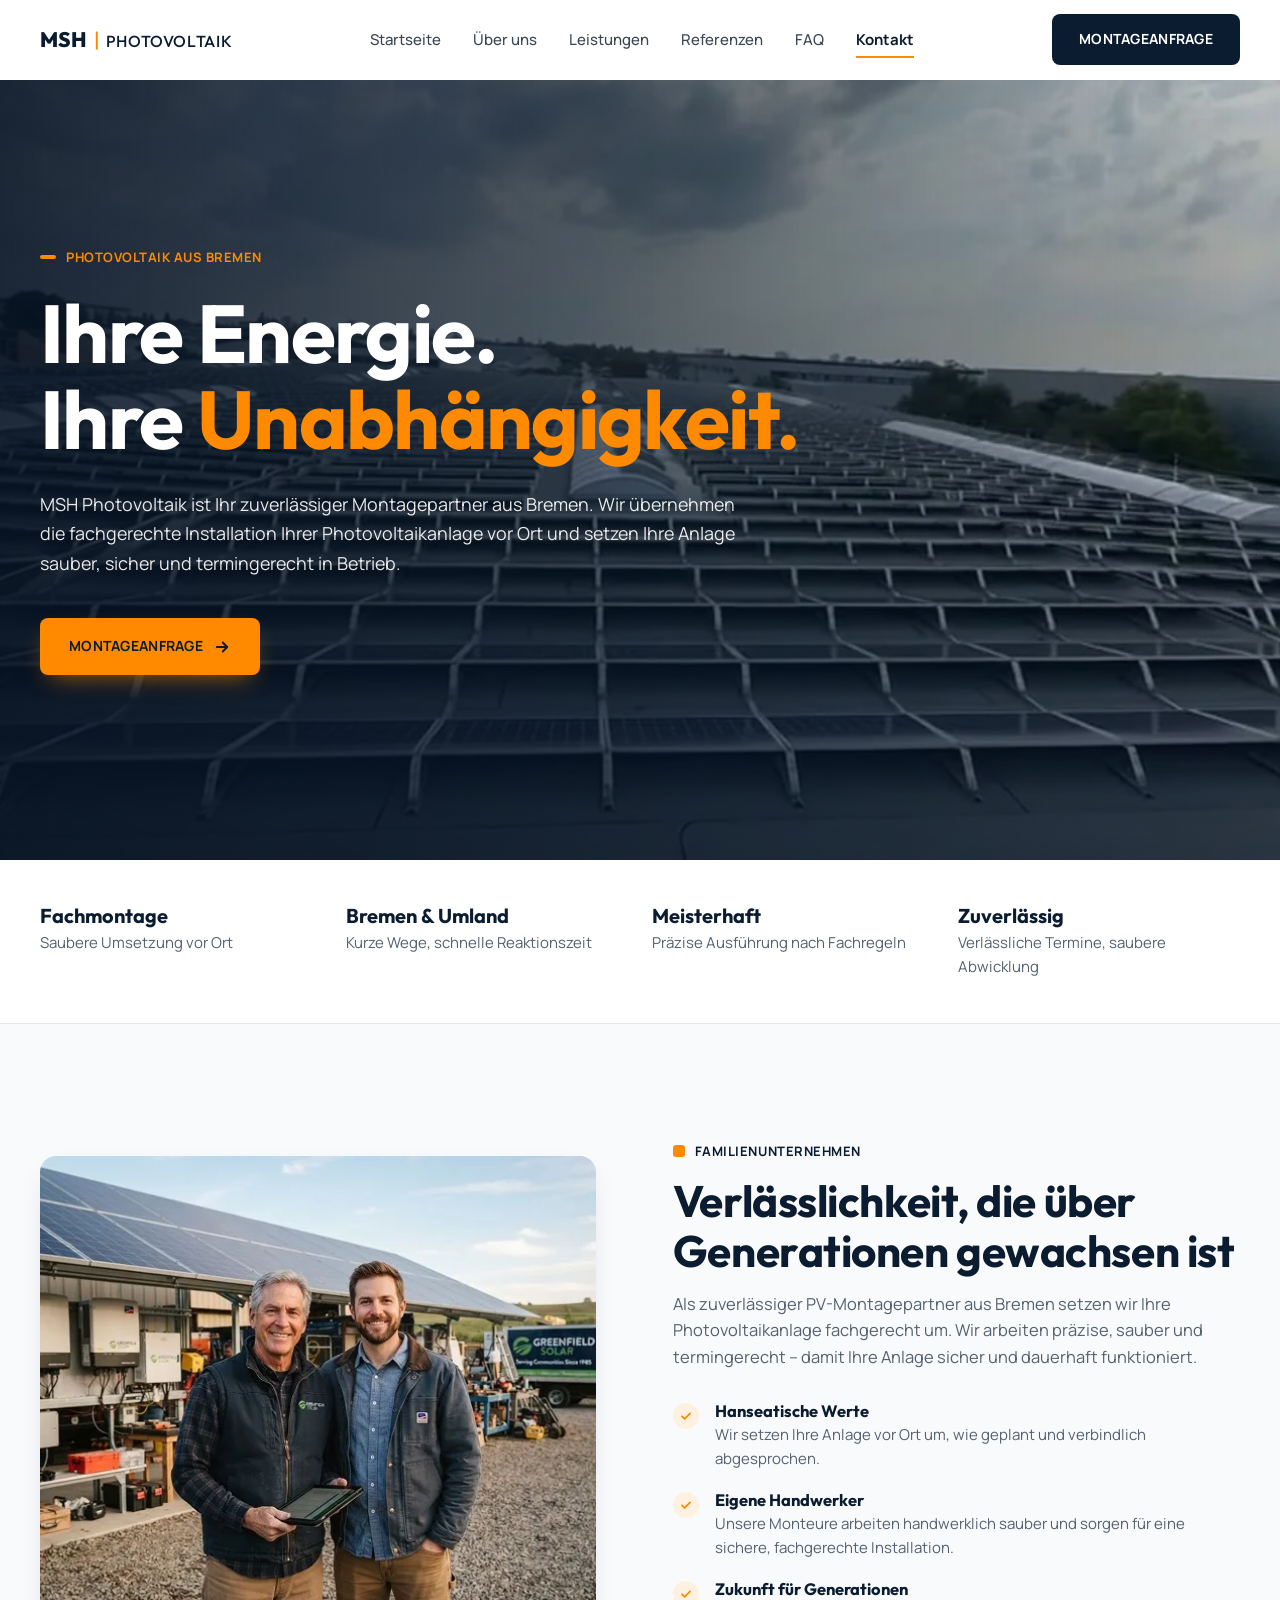
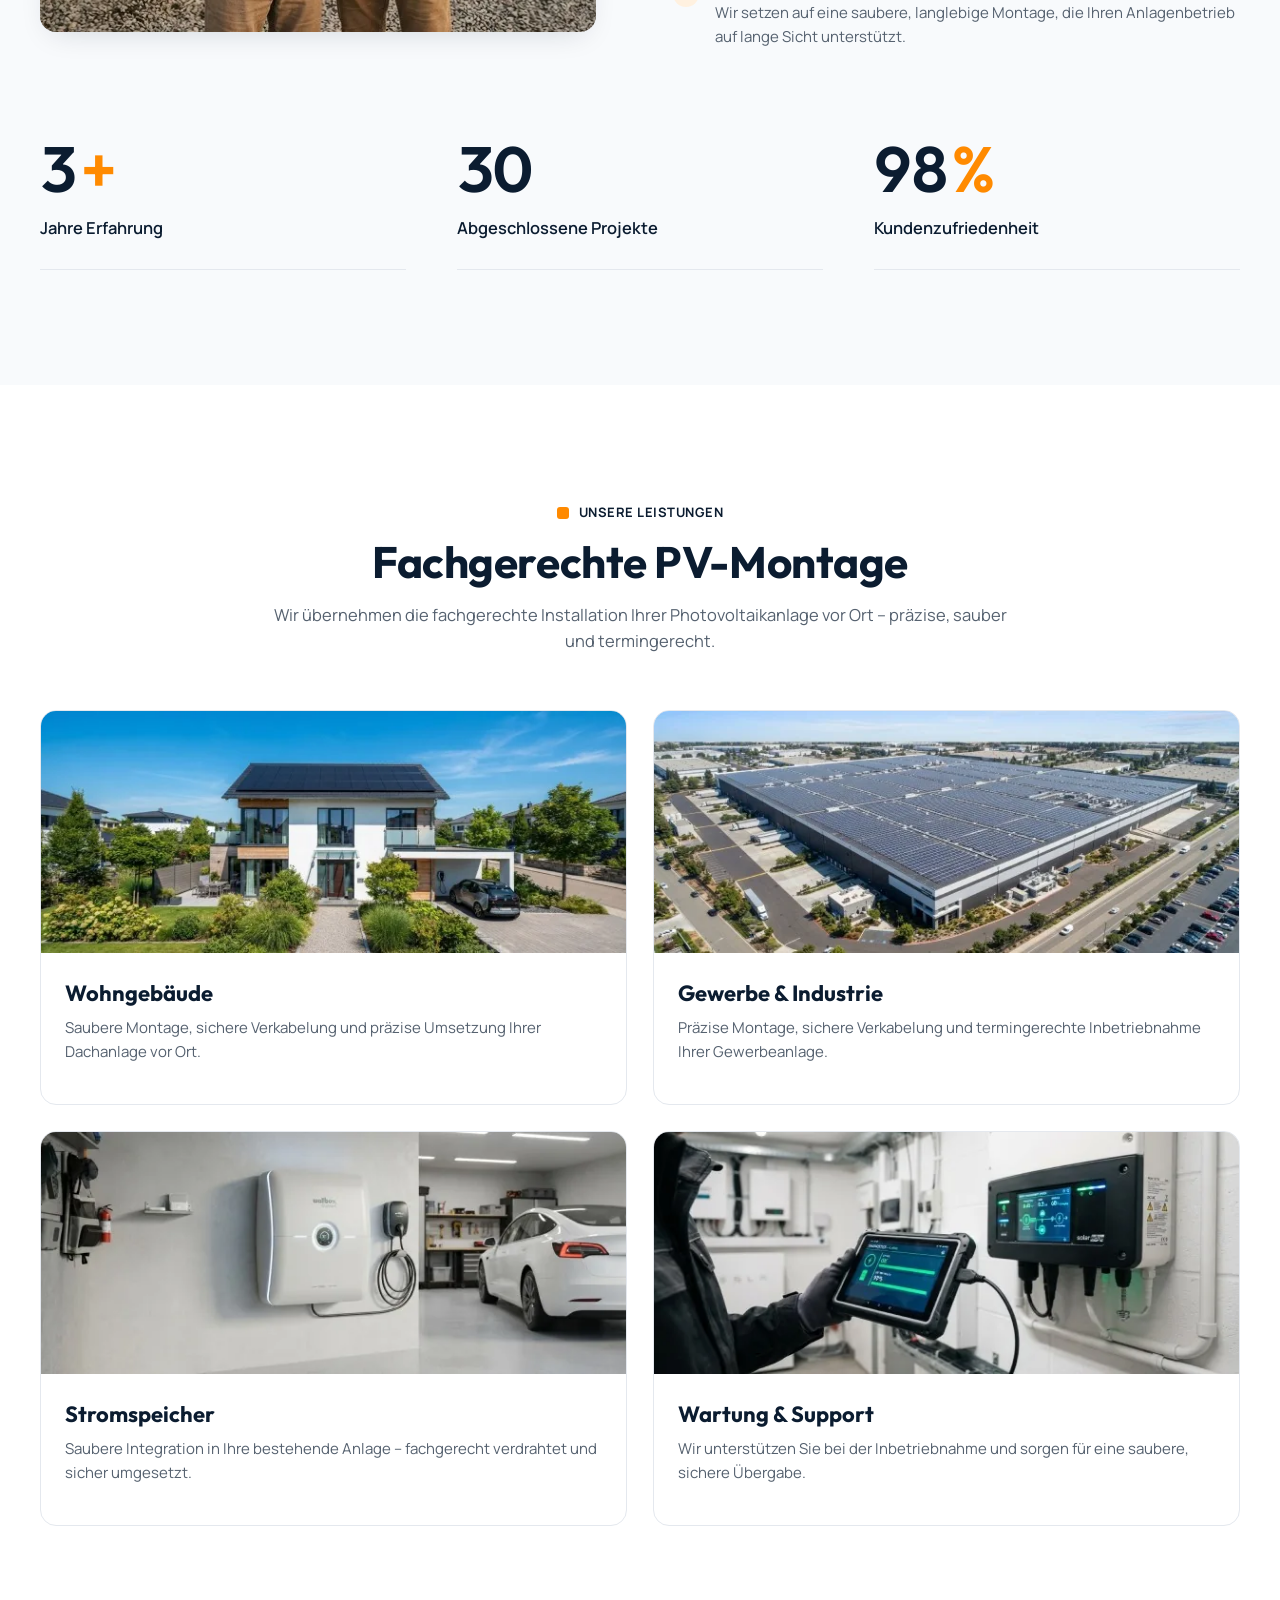
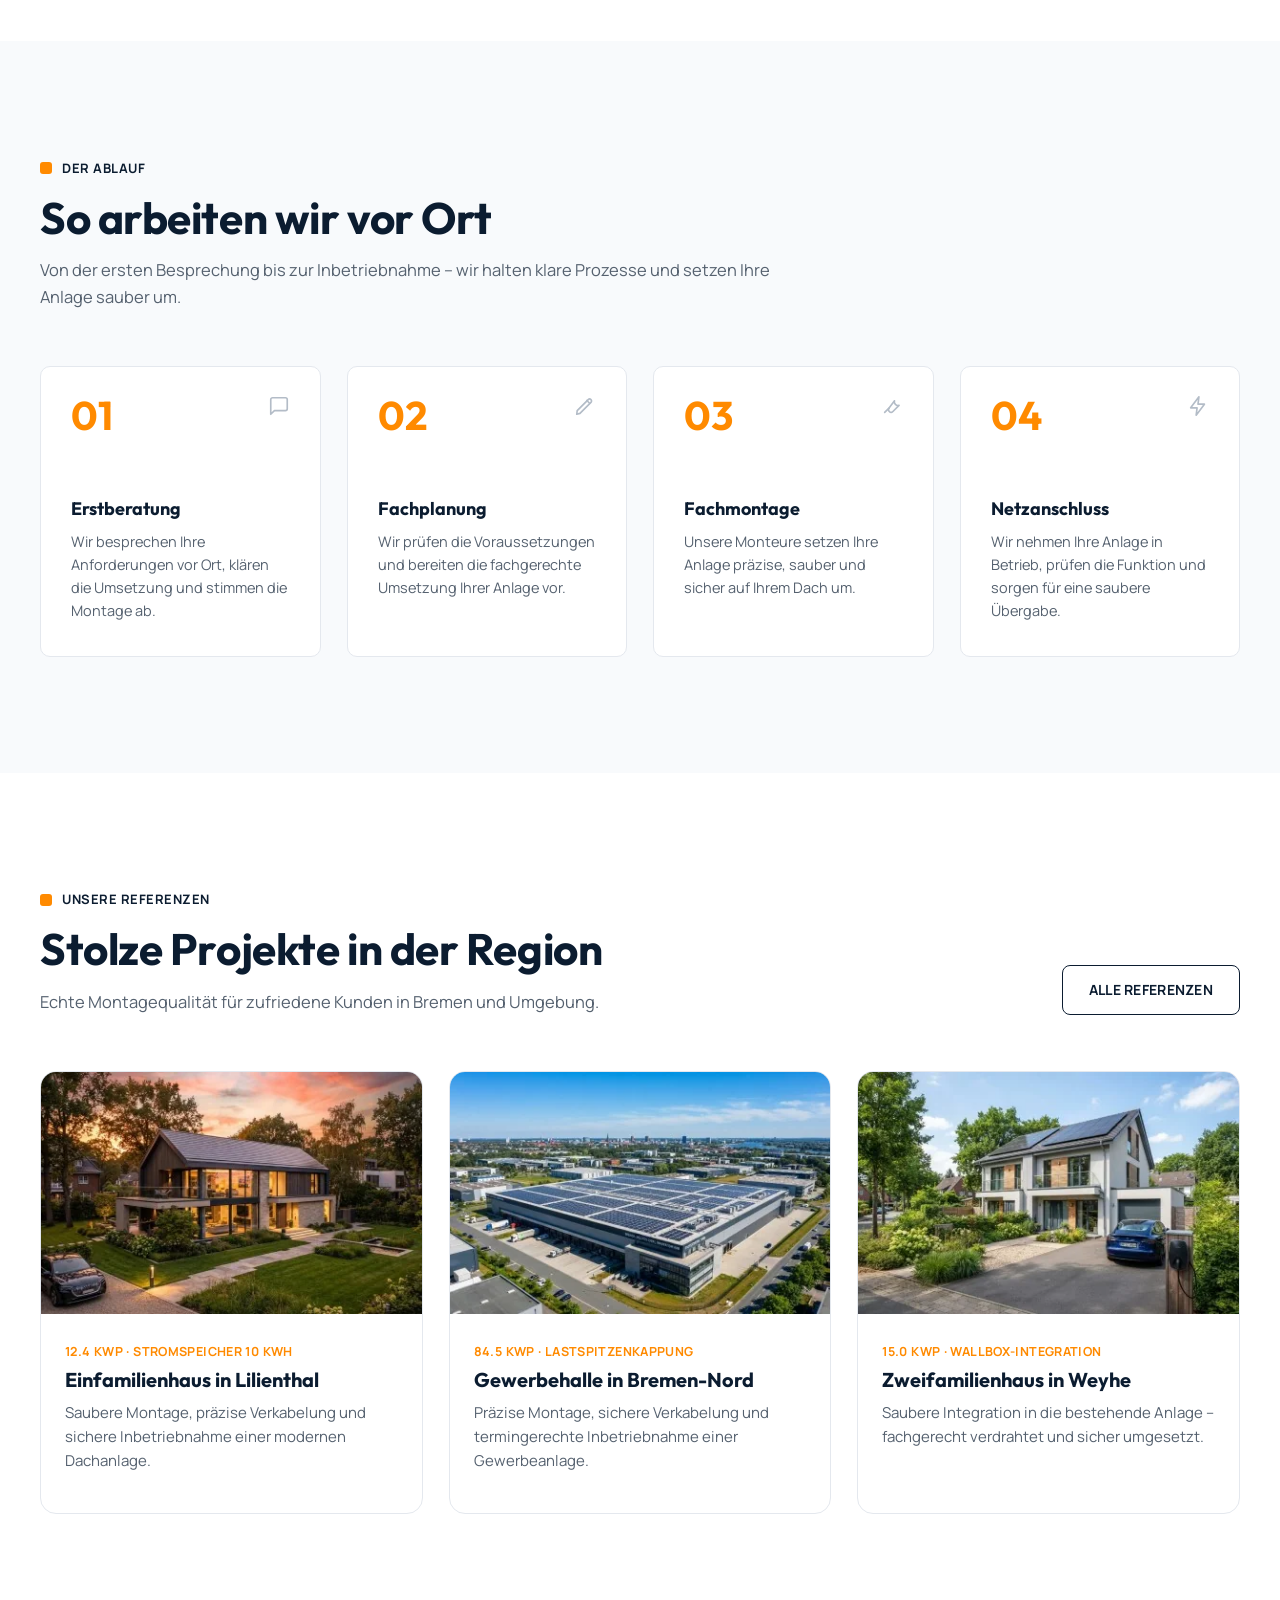
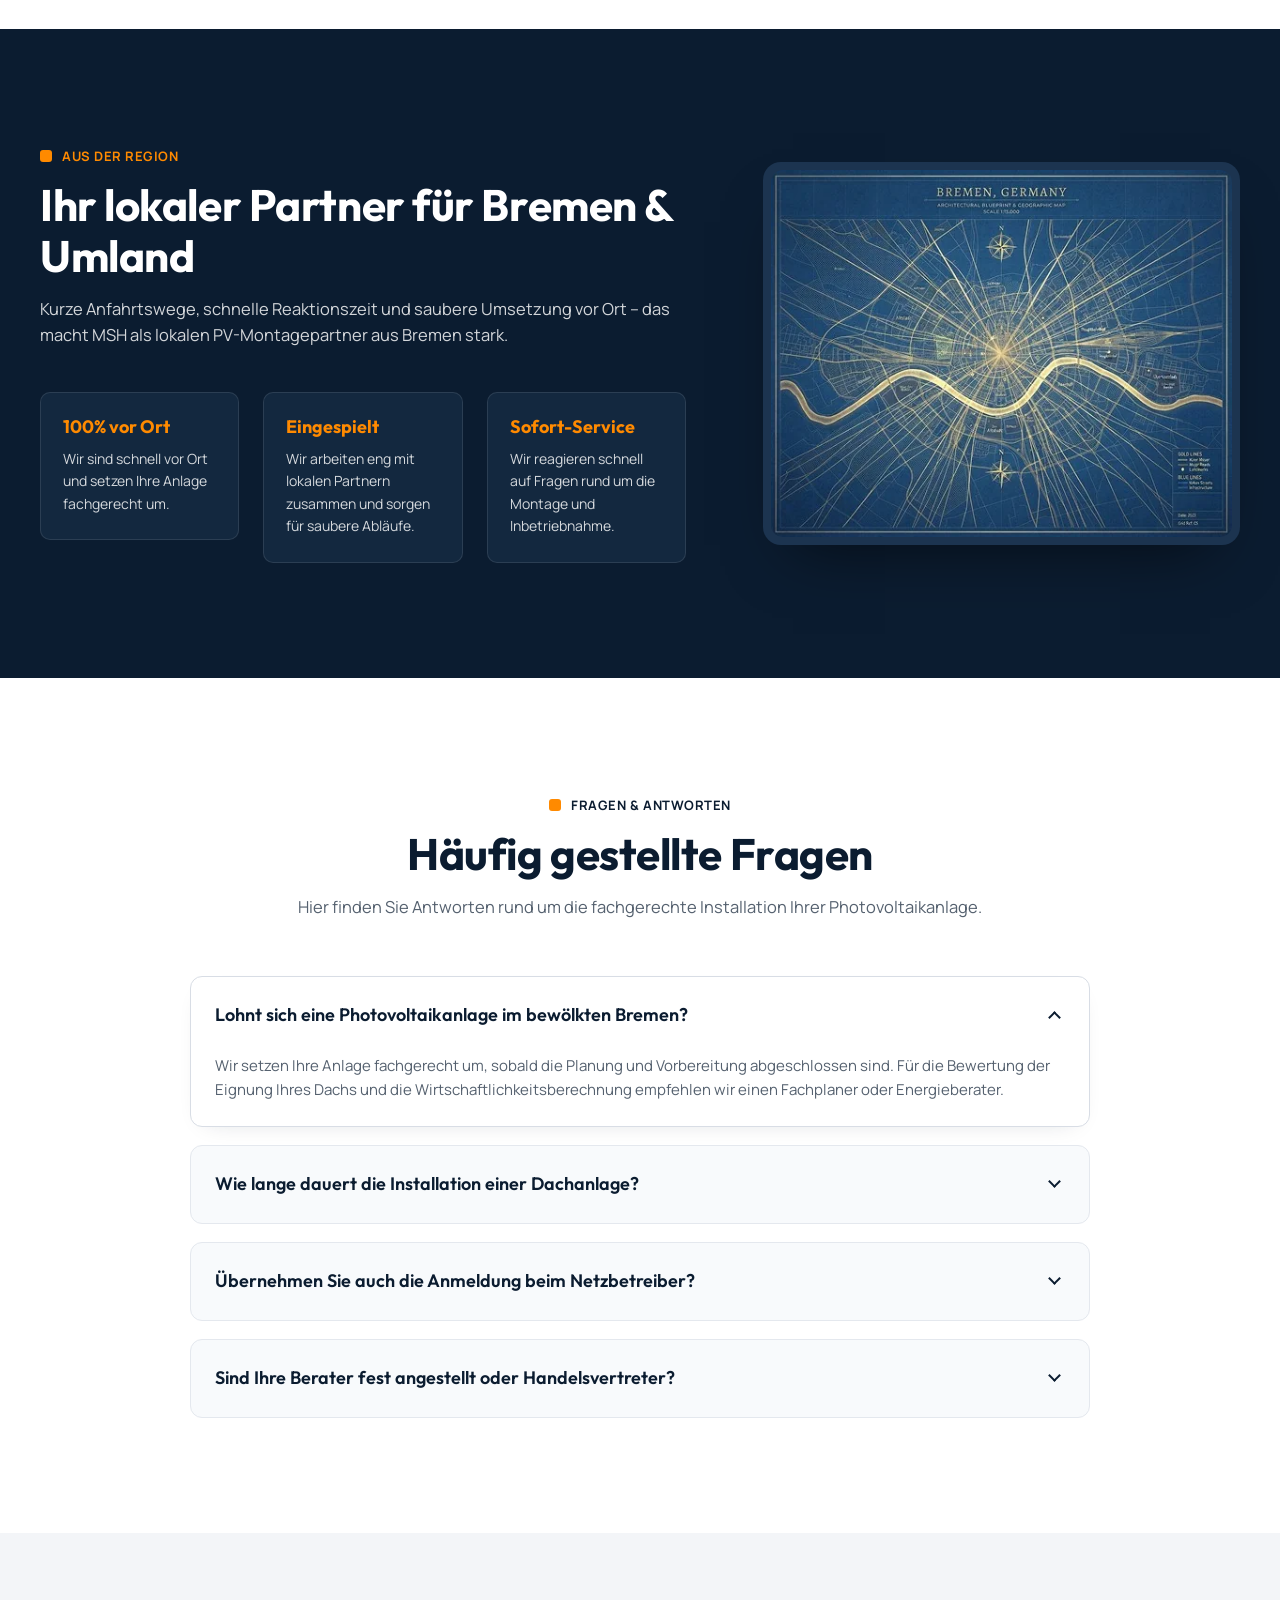
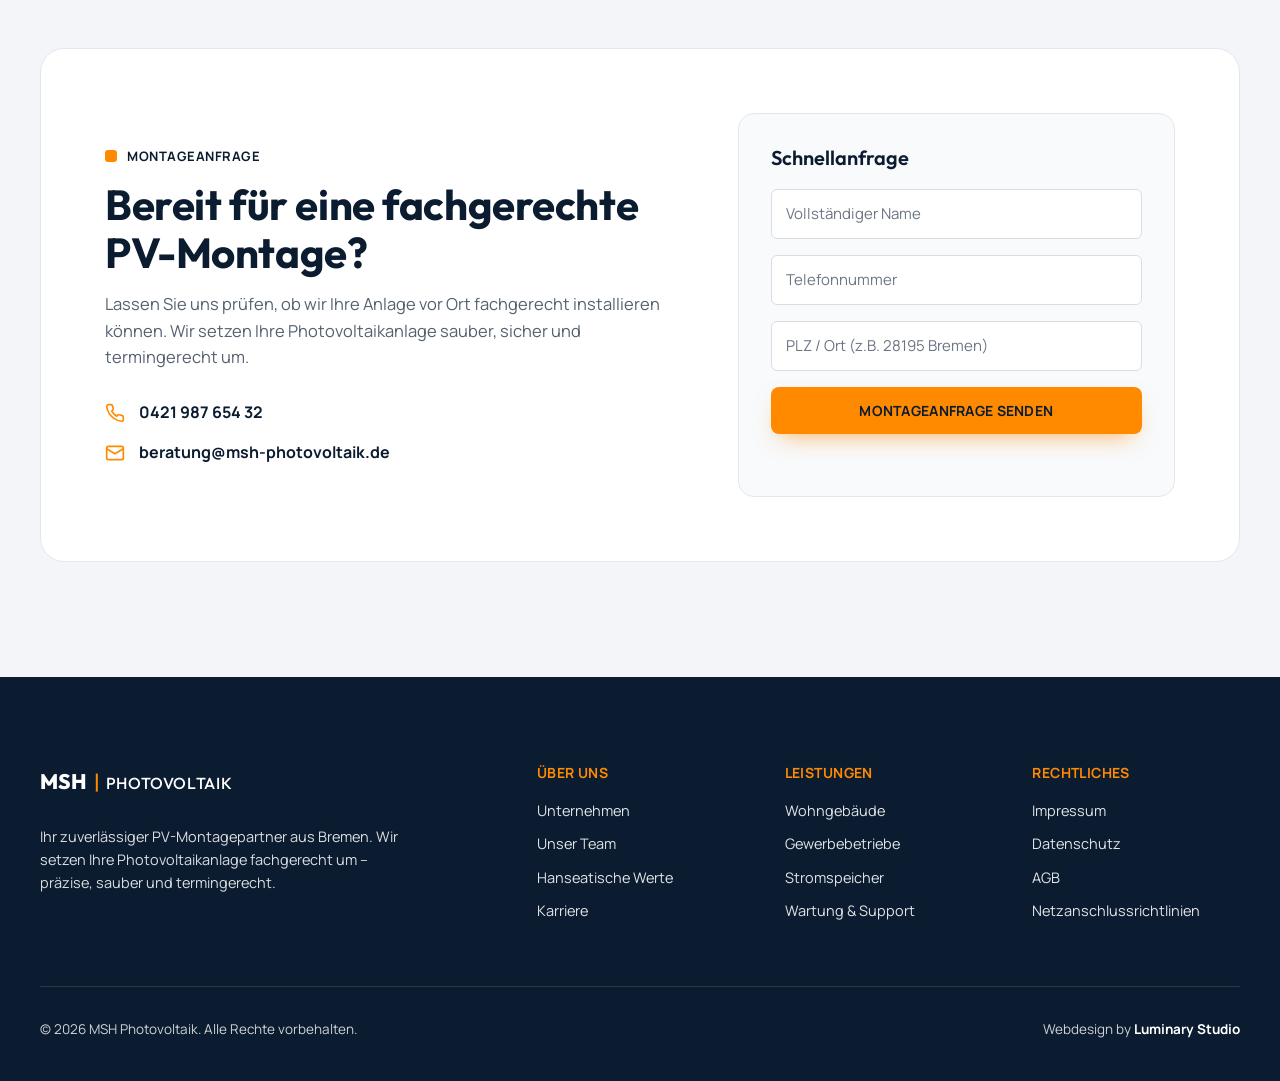
==== site/index.html @ 770cc8f6 "Initial website draft for MSH Photovoltaik Co-Authored-By: Claude Opus 5.5 <noreply@anthropic.com>" ====
<!DOCTYPE html>
<html lang="de">
<head>
  <meta charset="UTF-8" />
  <meta name="viewport" content="width=device-width, initial-scale=1" />
  <title>MSH Photovoltaik – PV-Montage aus Bremen</title>
  <meta name="description" content="MSH Photovoltaik ist Ihr zuverlässiger Montagepartner aus Bremen. Fachgerechte Installation Ihrer Photovoltaikanlage – sauber, sicher und termingerecht." />
  <link rel="icon" href="assets/favicon.svg" type="image/svg+xml" />
  <link rel="preload" href="assets/fonts/outfit-latin.woff2" as="font" type="font/woff2" crossorigin />
  <link rel="preload" href="assets/fonts/manrope-latin.woff2" as="font" type="font/woff2" crossorigin />
  <link rel="preload" href="assets/img/hero-poster.webp" as="image" fetchpriority="high" />
  <link rel="stylesheet" href="styles.css?v=8" />
</head>
<body>

  <!-- ============ HEADER ============ -->
  <header class="header" id="header">
    <div class="container header__inner">
      <a href="#top" class="logo">
        <span class="logo__msh">MSH</span><span class="logo__bar" aria-hidden="true">|</span><span class="logo__pv">PHOTOVOLTAIK</span>
      </a>

      <nav class="nav" id="nav" aria-label="Hauptnavigation">
        <a href="#top" class="nav__link is-active">Startseite</a>
        <a href="#ueber-uns" class="nav__link">Über uns</a>
        <a href="#leistungen" class="nav__link">Leistungen</a>
        <a href="#referenzen" class="nav__link">Referenzen</a>
        <a href="#faq" class="nav__link">FAQ</a>
        <a href="#kontakt" class="nav__link">Kontakt</a>
        <a href="#kontakt" class="btn btn--navy nav__cta-mobile">Montageanfrage</a>
      </nav>

      <a href="#kontakt" class="btn btn--navy header__cta">Montageanfrage</a>

      <button class="burger" id="burger" aria-label="Menü öffnen" aria-expanded="false" aria-controls="nav">
        <span></span><span></span><span></span>
      </button>
    </div>
  </header>

  <main id="top">

    <!-- ============ HERO ============ -->
    <section class="hero">
      <video class="hero__video" id="heroVideo" autoplay muted loop playsinline preload="auto" poster="assets/img/hero-poster.webp">
        <source src="assets/video/hero-mobile.mp4" type="video/mp4" media="(max-width: 768px)" />
        <source src="assets/video/hero.mp4" type="video/mp4" />
      </video>
      <div class="hero__overlay"></div>

      <div class="container hero__content">
        <p class="eyebrow eyebrow--line hero__in">Photovoltaik aus Bremen</p>
        <h1 class="hero__title hero__in">
          Ihre Energie.<br />
          Ihre <span class="text-accent">Unabhängigkeit.</span>
        </h1>
        <p class="hero__text hero__in">
          MSH Photovoltaik ist Ihr zuverlässiger Montagepartner aus Bremen. Wir übernehmen
          die fachgerechte Installation Ihrer Photovoltaikanlage vor Ort und setzen Ihre Anlage
          sauber, sicher und termingerecht in Betrieb.
        </p>
        <div class="hero__actions hero__in">
          <a href="#kontakt" class="btn btn--orange btn--lg">
            Montageanfrage
            <svg width="18" height="18" viewBox="0 0 24 24" fill="none" stroke="currentColor" stroke-width="2.5" stroke-linecap="round" stroke-linejoin="round" aria-hidden="true"><path d="M5 12h14M13 6l6 6-6 6"/></svg>
          </a>
        </div>
      </div>
    </section>

    <!-- ============ TRUST BAR ============ -->
    <section class="trust" aria-label="Unsere Stärken">
      <div class="container trust__grid">
        <div class="trust__item reveal">
          <h2>Fachmontage</h2>
          <p>Saubere Umsetzung vor Ort</p>
        </div>
        <div class="trust__item reveal">
          <h2>Bremen &amp; Umland</h2>
          <p>Kurze Wege, schnelle Reaktionszeit</p>
        </div>
        <div class="trust__item reveal">
          <h2>Meisterhaft</h2>
          <p>Präzise Ausführung nach Fachregeln</p>
        </div>
        <div class="trust__item reveal">
          <h2>Zuverlässig</h2>
          <p>Verlässliche Termine, saubere Abwicklung</p>
        </div>
      </div>
    </section>

    <!-- ============ ÜBER UNS ============ -->
    <section class="section section--light" id="ueber-uns">
      <div class="container about">
        <div class="about__media reveal">
          <img src="assets/img/team.webp" alt="Zwei Monteure von MSH Photovoltaik vor einer Solaranlage" loading="lazy" width="551" height="472" decoding="async" />
        </div>
        <div class="about__body">
          <p class="eyebrow reveal">Familienunternehmen</p>
          <h2 class="h2 reveal">Verlässlichkeit, die über Generationen gewachsen ist</h2>
          <p class="lead reveal">
            Als zuverlässiger PV-Montagepartner aus Bremen setzen wir Ihre Photovoltaikanlage
            fachgerecht um. Wir arbeiten präzise, sauber und termingerecht – damit Ihre Anlage
            sicher und dauerhaft funktioniert.
          </p>
          <ul class="checklist">
            <li class="reveal">
              <span class="checklist__icon" aria-hidden="true"><svg viewBox="0 0 24 24" fill="none" stroke="currentColor" stroke-width="3" stroke-linecap="round" stroke-linejoin="round"><path d="M5 12.5l4.5 4.5L19 7.5"/></svg></span>
              <div>
                <h3>Hanseatische Werte</h3>
                <p>Wir setzen Ihre Anlage vor Ort um, wie geplant und verbindlich abgesprochen.</p>
              </div>
            </li>
            <li class="reveal">
              <span class="checklist__icon" aria-hidden="true"><svg viewBox="0 0 24 24" fill="none" stroke="currentColor" stroke-width="3" stroke-linecap="round" stroke-linejoin="round"><path d="M5 12.5l4.5 4.5L19 7.5"/></svg></span>
              <div>
                <h3>Eigene Handwerker</h3>
                <p>Unsere Monteure arbeiten handwerklich sauber und sorgen für eine sichere, fachgerechte Installation.</p>
              </div>
            </li>
            <li class="reveal">
              <span class="checklist__icon" aria-hidden="true"><svg viewBox="0 0 24 24" fill="none" stroke="currentColor" stroke-width="3" stroke-linecap="round" stroke-linejoin="round"><path d="M5 12.5l4.5 4.5L19 7.5"/></svg></span>
              <div>
                <h3>Zukunft für Generationen</h3>
                <p>Wir setzen auf eine saubere, langlebige Montage, die Ihren Anlagenbetrieb auf lange Sicht unterstützt.</p>
              </div>
            </li>
          </ul>
        </div>
      </div>

      <div class="container">
        <dl class="stats">
          <div class="stat reveal">
            <dt class="stat__label">Jahre Erfahrung</dt>
            <dd class="stat__value"><span data-count="3">3</span><span class="stat__unit">+</span></dd>
          </div>
          <div class="stat reveal">
            <dt class="stat__label">Abgeschlossene Projekte</dt>
            <dd class="stat__value"><span data-count="30">30</span></dd>
          </div>
          <div class="stat reveal">
            <dt class="stat__label">Kundenzufriedenheit</dt>
            <dd class="stat__value"><span data-count="98">98</span><span class="stat__unit">%</span></dd>
          </div>
        </dl>
      </div>
    </section>

    <!-- ============ LEISTUNGEN ============ -->
    <section class="section" id="leistungen">
      <div class="container">
        <header class="section-head section-head--center">
          <p class="eyebrow reveal">Unsere Leistungen</p>
          <h2 class="h2 reveal">Fachgerechte PV-Montage</h2>
          <p class="lead reveal">Wir übernehmen die fachgerechte Installation Ihrer Photovoltaikanlage vor Ort – präzise, sauber und termingerecht.</p>
        </header>

        <div class="services">
          <article class="card reveal">
            <div class="card__media"><img src="assets/img/wohn.webp" alt="Einfamilienhaus mit Photovoltaikanlage auf dem Dach" loading="lazy" width="622" height="254" decoding="async" /></div>
            <div class="card__body">
              <h3>Wohngebäude</h3>
              <p>Saubere Montage, sichere Verkabelung und präzise Umsetzung Ihrer Dachanlage vor Ort.</p>
            </div>
          </article>
          <article class="card reveal">
            <div class="card__media"><img src="assets/img/gewerbe.webp" alt="Große Gewerbehalle mit PV-Anlage auf dem Flachdach" loading="lazy" width="622" height="254" decoding="async" /></div>
            <div class="card__body">
              <h3>Gewerbe &amp; Industrie</h3>
              <p>Präzise Montage, sichere Verkabelung und termingerechte Inbetriebnahme Ihrer Gewerbeanlage.</p>
            </div>
          </article>
          <article class="card reveal">
            <div class="card__media"><img src="assets/img/speicher.webp" alt="Stromspeicher und Wallbox an einer Garagenwand" loading="lazy" width="622" height="254" decoding="async" /></div>
            <div class="card__body">
              <h3>Stromspeicher</h3>
              <p>Saubere Integration in Ihre bestehende Anlage – fachgerecht verdrahtet und sicher umgesetzt.</p>
            </div>
          </article>
          <article class="card reveal">
            <div class="card__media"><img src="assets/img/wartung.webp" alt="Techniker prüft einen Wechselrichter mit einem Tablet" loading="lazy" width="622" height="254" decoding="async" /></div>
            <div class="card__body">
              <h3>Wartung &amp; Support</h3>
              <p>Wir unterstützen Sie bei der Inbetriebnahme und sorgen für eine saubere, sichere Übergabe.</p>
            </div>
          </article>
        </div>
      </div>
    </section>

    <!-- ============ ABLAUF ============ -->
    <section class="section section--light" id="ablauf">
      <div class="container">
        <header class="section-head">
          <p class="eyebrow reveal">Der Ablauf</p>
          <h2 class="h2 reveal">So arbeiten wir vor Ort</h2>
          <p class="lead reveal">Von der ersten Besprechung bis zur Inbetriebnahme – wir halten klare Prozesse und setzen Ihre Anlage sauber um.</p>
        </header>

        <ol class="steps">
          <li class="step reveal">
            <div class="step__top">
              <span class="step__num">01</span>
              <svg class="step__icon" viewBox="0 0 24 24" fill="none" stroke="currentColor" stroke-width="1.8" stroke-linecap="round" stroke-linejoin="round" aria-hidden="true"><path d="M21 15a2 2 0 0 1-2 2H7l-4 4V5a2 2 0 0 1 2-2h14a2 2 0 0 1 2 2z"/></svg>
            </div>
            <h3>Erstberatung</h3>
            <p>Wir besprechen Ihre Anforderungen vor Ort, klären die Umsetzung und stimmen die Montage ab.</p>
          </li>
          <li class="step reveal">
            <div class="step__top">
              <span class="step__num">02</span>
              <svg class="step__icon" viewBox="0 0 24 24" fill="none" stroke="currentColor" stroke-width="1.8" stroke-linecap="round" stroke-linejoin="round" aria-hidden="true"><path d="M3 21l3.5-1 12-12a2.1 2.1 0 0 0-3-3l-12 12z"/><path d="M14 6l3 3"/></svg>
            </div>
            <h3>Fachplanung</h3>
            <p>Wir prüfen die Voraussetzungen und bereiten die fachgerechte Umsetzung Ihrer Anlage vor.</p>
          </li>
          <li class="step reveal">
            <div class="step__top">
              <span class="step__num">03</span>
              <svg class="step__icon" viewBox="0 0 24 24" fill="none" stroke="currentColor" stroke-width="1.8" stroke-linecap="round" stroke-linejoin="round" aria-hidden="true"><path d="M14.7 6.3a4 4 0 0 0 5 5L13 18a2.8 2.8 0 0 1-4-4z"/><path d="M9 14l-5 5"/></svg>
            </div>
            <h3>Fachmontage</h3>
            <p>Unsere Monteure setzen Ihre Anlage präzise, sauber und sicher auf Ihrem Dach um.</p>
          </li>
          <li class="step reveal">
            <div class="step__top">
              <span class="step__num">04</span>
              <svg class="step__icon" viewBox="0 0 24 24" fill="none" stroke="currentColor" stroke-width="1.8" stroke-linecap="round" stroke-linejoin="round" aria-hidden="true"><path d="M13 2L4 14h7l-1 8 9-12h-7z"/></svg>
            </div>
            <h3>Netzanschluss</h3>
            <p>Wir nehmen Ihre Anlage in Betrieb, prüfen die Funktion und sorgen für eine saubere Übergabe.</p>
          </li>
        </ol>
      </div>
    </section>

    <!-- ============ REFERENZEN ============ -->
    <section class="section" id="referenzen">
      <div class="container">
        <header class="section-head section-head--split">
          <div>
            <p class="eyebrow reveal">Unsere Referenzen</p>
            <h2 class="h2 reveal">Stolze Projekte in der Region</h2>
            <p class="lead reveal">Echte Montagequalität für zufriedene Kunden in Bremen und Umgebung.</p>
          </div>
          <a href="#referenzen" class="btn btn--outline reveal">Alle Referenzen</a>
        </header>

        <div class="refs">
          <article class="card reveal">
            <div class="card__media card__media--ref"><img src="assets/img/ref1.webp" alt="Einfamilienhaus in Lilienthal in der Abenddämmerung" loading="lazy" width="401" height="253" decoding="async" /></div>
            <div class="card__body">
              <p class="card__meta">12.4 kWp · Stromspeicher 10 kWh</p>
              <h3>Einfamilienhaus in Lilienthal</h3>
              <p>Saubere Montage, präzise Verkabelung und sichere Inbetriebnahme einer modernen Dachanlage.</p>
            </div>
          </article>
          <article class="card reveal">
            <div class="card__media card__media--ref"><img src="assets/img/ref2.webp" alt="Gewerbehalle in Bremen-Nord mit PV-Anlage aus der Luft" loading="lazy" width="401" height="253" decoding="async" /></div>
            <div class="card__body">
              <p class="card__meta">84.5 kWp · Lastspitzenkappung</p>
              <h3>Gewerbehalle in Bremen-Nord</h3>
              <p>Präzise Montage, sichere Verkabelung und termingerechte Inbetriebnahme einer Gewerbeanlage.</p>
            </div>
          </article>
          <article class="card reveal">
            <div class="card__media card__media--ref"><img src="assets/img/ref3.webp" alt="Zweifamilienhaus in Weyhe mit Wallbox in der Einfahrt" loading="lazy" width="400" height="253" decoding="async" /></div>
            <div class="card__body">
              <p class="card__meta">15.0 kWp · Wallbox-Integration</p>
              <h3>Zweifamilienhaus in Weyhe</h3>
              <p>Saubere Integration in die bestehende Anlage – fachgerecht verdrahtet und sicher umgesetzt.</p>
            </div>
          </article>
        </div>
      </div>
    </section>

    <!-- ============ REGION ============ -->
    <section class="section section--navy" id="region">
      <div class="container region">
        <div class="region__body">
          <p class="eyebrow eyebrow--onDark reveal">Aus der Region</p>
          <h2 class="h2 reveal">Ihr lokaler Partner für Bremen &amp; Umland</h2>
          <p class="lead reveal">Kurze Anfahrtswege, schnelle Reaktionszeit und saubere Umsetzung vor Ort – das macht MSH als lokalen PV-Montagepartner aus Bremen stark.</p>
          <div class="region__tiles">
            <div class="tile reveal">
              <h3>100% vor Ort</h3>
              <p>Wir sind schnell vor Ort und setzen Ihre Anlage fachgerecht um.</p>
            </div>
            <div class="tile reveal">
              <h3>Eingespielt</h3>
              <p>Wir arbeiten eng mit lokalen Partnern zusammen und sorgen für saubere Abläufe.</p>
            </div>
            <div class="tile reveal">
              <h3>Sofort-Service</h3>
              <p>Wir reagieren schnell auf Fragen rund um die Montage und Inbetriebnahme.</p>
            </div>
          </div>
        </div>
        <div class="region__map reveal">
          <img src="assets/img/map.webp" alt="Stilisierte Blueprint-Karte von Bremen" loading="lazy" width="491" height="391" decoding="async" />
        </div>
      </div>
    </section>

    <!-- ============ FAQ ============ -->
    <section class="section" id="faq">
      <div class="container container--narrow">
        <header class="section-head section-head--center">
          <p class="eyebrow reveal">Fragen &amp; Antworten</p>
          <h2 class="h2 reveal">Häufig gestellte Fragen</h2>
          <p class="lead reveal">Hier finden Sie Antworten rund um die fachgerechte Installation Ihrer Photovoltaikanlage.</p>
        </header>

        <div class="faq">
          <details class="faq__item reveal" open>
            <summary>Lohnt sich eine Photovoltaikanlage im bewölkten Bremen?</summary>
            <div class="faq__answer"><p>Wir setzen Ihre Anlage fachgerecht um, sobald die Planung und Vorbereitung abgeschlossen sind. Für die Bewertung der Eignung Ihres Dachs und die Wirtschaftlichkeitsberechnung empfehlen wir einen Fachplaner oder Energieberater.</p></div>
          </details>
          <details class="faq__item reveal">
            <summary>Wie lange dauert die Installation einer Dachanlage?</summary>
            <div class="faq__answer"><p>Die Montage Ihrer Anlage dauert in der Regel 2 bis 3 Werktage. Die genaue Dauer hängt von der Größe der Anlage, der Dachsituation und den verbindlich abgestimmten Arbeiten ab.</p></div>
          </details>
          <details class="faq__item reveal">
            <summary>Übernehmen Sie auch die Anmeldung beim Netzbetreiber?</summary>
            <div class="faq__answer"><p>Wir unterstützen Sie bei der Inbetriebnahme und sorgen für eine saubere Übergabe. Für die Anmeldung beim Netzbetreiber, die Wirtschaftlichkeitsberechnung und die Planung empfehlen wir einen Fachplaner oder Energieberater.</p></div>
          </details>
          <details class="faq__item reveal">
            <summary>Sind Ihre Berater fest angestellt oder Handelsvertreter?</summary>
            <div class="faq__answer"><p>Bei MSH sprechen Sie mit Monteuren und Fachkräften, die Ihre Anlage vor Ort fachgerecht umsetzen. Für Planung, Beratung und Verkauf arbeiten wir mit Partnern zusammen, die diese Leistungen übernehmen.</p></div>
          </details>
        </div>
      </div>
    </section>

    <!-- ============ KONTAKT / CTA ============ -->
    <section class="section section--gray" id="kontakt">
      <div class="container">
        <div class="cta reveal">
          <div class="cta__body">
            <p class="eyebrow">Montageanfrage</p>
            <h2 class="h2">Bereit für eine fachgerechte PV-Montage?</h2>
            <p class="lead">Lassen Sie uns prüfen, ob wir Ihre Anlage vor Ort fachgerecht installieren können. Wir setzen Ihre Photovoltaikanlage sauber, sicher und termingerecht um.</p>
            <ul class="contact-list">
              <li>
                <svg viewBox="0 0 24 24" fill="none" stroke="currentColor" stroke-width="2" stroke-linecap="round" stroke-linejoin="round" aria-hidden="true"><path d="M22 16.9v3a2 2 0 0 1-2.2 2 19.8 19.8 0 0 1-8.6-3.1 19.5 19.5 0 0 1-6-6A19.8 19.8 0 0 1 2.1 4.2 2 2 0 0 1 4.1 2h3a2 2 0 0 1 2 1.7c.1.9.4 1.8.7 2.7a2 2 0 0 1-.5 2.1L8 9.8a16 16 0 0 0 6 6l1.3-1.3a2 2 0 0 1 2.1-.4c.9.3 1.8.6 2.7.7a2 2 0 0 1 1.7 2z"/></svg>
                <a href="tel:+4942198765432">0421 987 654 32</a>
              </li>
              <li>
                <svg viewBox="0 0 24 24" fill="none" stroke="currentColor" stroke-width="2" stroke-linecap="round" stroke-linejoin="round" aria-hidden="true"><rect x="2" y="4" width="20" height="16" rx="2"/><path d="M22 7l-10 6L2 7"/></svg>
                <a href="mailto:beratung@msh-photovoltaik.de">beratung@msh-photovoltaik.de</a>
              </li>
            </ul>
          </div>

          <form class="quick-form" id="quickForm" novalidate>
            <h3>Schnellanfrage</h3>
            <label class="sr-only" for="f-name">Vollständiger Name</label>
            <input id="f-name" name="name" type="text" placeholder="Vollständiger Name" autocomplete="name" required />
            <label class="sr-only" for="f-tel">Telefonnummer</label>
            <input id="f-tel" name="tel" type="tel" placeholder="Telefonnummer" autocomplete="tel" required />
            <label class="sr-only" for="f-plz">PLZ / Ort</label>
            <input id="f-plz" name="plz" type="text" placeholder="PLZ / Ort (z.B. 28195 Bremen)" autocomplete="postal-code" required />
            <button type="submit" class="btn btn--orange btn--block">Montageanfrage senden</button>
            <p class="quick-form__msg" id="formMsg" role="status" aria-live="polite"></p>
          </form>
        </div>
      </div>
    </section>
  </main>

  <!-- ============ FOOTER ============ -->
  <footer class="footer">
    <div class="container">
      <div class="footer__top">
        <div class="footer__brand">
          <a href="#top" class="logo logo--light"><span class="logo__msh">MSH</span><span class="logo__bar" aria-hidden="true">|</span><span class="logo__pv">PHOTOVOLTAIK</span></a>
          <p>Ihr zuverlässiger PV-Montagepartner aus Bremen. Wir setzen Ihre Photovoltaikanlage fachgerecht um – präzise, sauber und termingerecht.</p>
        </div>
        <div class="footer__col">
          <h4>Über uns</h4>
          <a href="#ueber-uns">Unternehmen</a>
          <a href="#ueber-uns">Unser Team</a>
          <a href="#ueber-uns">Hanseatische Werte</a>
          <a href="#kontakt">Karriere</a>
        </div>
        <div class="footer__col">
          <h4>Leistungen</h4>
          <a href="#leistungen">Wohngebäude</a>
          <a href="#leistungen">Gewerbebetriebe</a>
          <a href="#leistungen">Stromspeicher</a>
          <a href="#leistungen">Wartung &amp; Support</a>
        </div>
        <div class="footer__col">
          <h4>Rechtliches</h4>
          <a href="#">Impressum</a>
          <a href="#">Datenschutz</a>
          <a href="#">AGB</a>
          <a href="#">Netzanschlussrichtlinien</a>
        </div>
      </div>
      <div class="footer__bottom">
        <p>© 2026 MSH Photovoltaik. Alle Rechte vorbehalten.</p>
        <p>Webdesign by <a class="footer__credit" href="https://www.luminary-studio.at/" target="_blank" rel="noopener">Luminary Studio</a></p>
      </div>
    </div>
  </footer>

  <script src="script.js?v=8"></script>
</body>
</html>
---- site/styles.css ----
/* ==========================================================
   MSH Photovoltaik – Styles
   ========================================================== */

/* ---------- Fonts (self-hosted, latin + latin-ext) ---------- */
@font-face { font-family: "Outfit"; font-style: normal; font-weight: 500 800; font-display: swap; src: url("assets/fonts/outfit-latin.woff2") format("woff2"); unicode-range: U+0000-00FF, U+0131, U+0152-0153, U+02BB-02BC, U+02C6, U+02DA, U+02DC, U+0304, U+0308, U+0329, U+2000-206F, U+20AC, U+2122, U+2191, U+2193, U+2212, U+2215, U+FEFF, U+FFFD; }
@font-face { font-family: "Outfit"; font-style: normal; font-weight: 500 800; font-display: swap; src: url("assets/fonts/outfit-latin-ext.woff2") format("woff2"); unicode-range: U+0100-02BA, U+02BD-02C5, U+02C7-02CC, U+02CE-02D7, U+02DD-02FF, U+0304, U+0308, U+0329, U+1D00-1DBF, U+1E00-1E9F, U+1EF2-1EFF, U+2020, U+20A0-20AB, U+20AD-20C0, U+2113, U+2C60-2C7F, U+A720-A7FF; }
@font-face { font-family: "Manrope"; font-style: normal; font-weight: 400 700; font-display: swap; src: url("assets/fonts/manrope-latin.woff2") format("woff2"); unicode-range: U+0000-00FF, U+0131, U+0152-0153, U+02BB-02BC, U+02C6, U+02DA, U+02DC, U+0304, U+0308, U+0329, U+2000-206F, U+20AC, U+2122, U+2191, U+2193, U+2212, U+2215, U+FEFF, U+FFFD; }
@font-face { font-family: "Manrope"; font-style: normal; font-weight: 400 700; font-display: swap; src: url("assets/fonts/manrope-latin-ext.woff2") format("woff2"); unicode-range: U+0100-02BA, U+02BD-02C5, U+02C7-02CC, U+02CE-02D7, U+02DD-02FF, U+0304, U+0308, U+0329, U+1D00-1DBF, U+1E00-1E9F, U+1EF2-1EFF, U+2020, U+20A0-20AB, U+20AD-20C0, U+2113, U+2C60-2C7F, U+A720-A7FF; }

:root {
  --navy: #0b1c30;
  --navy-2: #13283f;
  --navy-3: #1c3450;
  --orange: #ff8a00;
  --orange-dark: #e67a00;
  --orange-soft: #fff1e0;
  --text: #0b1c30;
  --muted: #55616f;
  --line: #e4e8ee;
  --bg: #ffffff;
  --bg-light: #f8fafc;
  --bg-gray: #f3f5f8;

  --font-head: "Outfit", system-ui, sans-serif;
  --font-body: "Manrope", system-ui, sans-serif;

  --radius: 16px;
  --radius-sm: 10px;
  --shadow: 0 10px 30px -12px rgba(11, 28, 48, 0.18);
  --container: 1280px;
  --header-h: 80px;
}

*,
*::before,
*::after { box-sizing: border-box; }

html { scroll-behavior: smooth; scroll-padding-top: var(--header-h); overflow-x: clip; }

body {
  margin: 0;
  font-family: var(--font-body);
  font-size: 16px;
  line-height: 1.6;
  color: var(--text);
  background: var(--bg);
  -webkit-font-smoothing: antialiased;
}

img, video { display: block; max-width: 100%; }
img { height: auto; }
a { color: inherit; text-decoration: none; }
h1, h2, h3, h4 { font-family: var(--font-head); margin: 0; line-height: 1.15; }
p { margin: 0; }

.container { width: 100%; max-width: var(--container); margin: 0 auto; padding: 0 clamp(16px, 4vw, 40px); }
.container--narrow { max-width: 980px; }

.sr-only {
  position: absolute; width: 1px; height: 1px; padding: 0; margin: -1px;
  overflow: hidden; clip: rect(0, 0, 0, 0); white-space: nowrap; border: 0;
}

.text-accent { color: var(--orange); }

/* ---------- Buttons ---------- */
.btn {
  display: inline-flex; align-items: center; justify-content: center; gap: 10px;
  font-family: var(--font-body); font-weight: 700; font-size: 14px;
  letter-spacing: 0.02em; text-transform: uppercase;
  padding: 13px 26px; border-radius: 8px; border: 1.5px solid transparent;
  cursor: pointer; transition: background .2s, color .2s, border-color .2s, transform .2s, box-shadow .2s;
  white-space: nowrap;
}
.btn:hover { transform: translateY(-1px); }
.btn:focus-visible { outline: 3px solid var(--orange); outline-offset: 3px; }
.btn--lg { padding: 16px 28px; }
.btn--block { width: 100%; }
.btn--navy { background: var(--navy); color: #fff; }
.btn--navy:hover { background: var(--navy-3); }
.btn--orange { background: var(--orange); color: var(--navy); box-shadow: 0 10px 24px -10px rgba(255, 138, 0, .7); }
.btn--orange:hover { background: var(--orange-dark); }
.btn--outline { background: transparent; color: var(--navy); border-color: var(--navy); }
.btn--outline:hover { background: var(--navy); color: #fff; }

/* ---------- Eyebrow ---------- */
.eyebrow {
  display: inline-flex; align-items: center; gap: 10px;
  font-family: var(--font-body); font-weight: 800; font-size: 13px;
  letter-spacing: 0.04em; text-transform: uppercase; color: var(--navy);
  margin-bottom: 14px;
}
.eyebrow::before {
  content: ""; width: 12px; height: 12px; border-radius: 3px; background: var(--orange);
}
.eyebrow--line { color: var(--orange); }
.eyebrow--line::before { width: 16px; height: 4px; border-radius: 2px; }
.eyebrow--onDark { color: var(--orange); }

.h2 { font-size: clamp(30px, 3.6vw, 44px); font-weight: 700; letter-spacing: -0.01em; }
.lead { color: var(--muted); font-size: 16.5px; margin-top: 14px; }

/* ---------- Header ---------- */
.header {
  position: fixed; inset: 0 0 auto 0; z-index: 50; height: var(--header-h);
  background: #fff; border-bottom: 1px solid transparent;
  transition: box-shadow .3s, border-color .3s;
}
.header.is-scrolled { box-shadow: 0 6px 24px -12px rgba(11,28,48,.25); border-color: var(--line); }
.header__inner { height: 100%; display: flex; align-items: center; justify-content: space-between; gap: 24px; }

.logo { display: inline-flex; align-items: baseline; gap: 6px; font-family: var(--font-head); color: var(--navy); }
.logo__msh { font-weight: 800; font-size: 21px; letter-spacing: 0.01em; }
.logo__bar { color: var(--orange); font-weight: 500; font-size: 20px; }
.logo__pv { font-weight: 500; font-size: 16px; letter-spacing: 0.04em; }
.logo--light { color: #fff; }

.nav { display: flex; align-items: center; gap: 32px; }
.nav__link { font-weight: 500; font-size: 15px; color: #3a4654; position: relative; padding: 6px 0; transition: color .2s; }
.nav__link::after {
  content: ""; position: absolute; left: 0; right: 0; bottom: 0; height: 2px;
  background: var(--orange); transform: scaleX(0); transform-origin: left; transition: transform .25s;
}
.nav__link:hover, .nav__link.is-active { color: var(--navy); }
.nav__link.is-active { font-weight: 700; }
.nav__link:hover::after, .nav__link.is-active::after { transform: scaleX(1); }
.nav__cta-mobile { display: none; }

.burger { display: none; width: 44px; height: 44px; border: 0; background: transparent; cursor: pointer; padding: 10px; }
.burger span { display: block; height: 2px; background: var(--navy); border-radius: 2px; margin: 5px 0; transition: transform .3s, opacity .3s; }
.burger[aria-expanded="true"] span:nth-child(1) { transform: translateY(7px) rotate(45deg); }
.burger[aria-expanded="true"] span:nth-child(2) { opacity: 0; }
.burger[aria-expanded="true"] span:nth-child(3) { transform: translateY(-7px) rotate(-45deg); }

/* ---------- Hero ---------- */
.hero {
  position: relative; min-height: min(100svh, 860px); padding-top: var(--header-h);
  display: flex; align-items: center; overflow: hidden; background: var(--navy); color: #fff;
}
.hero__video {
  position: absolute; inset: 0; width: 100%; height: 100%; object-fit: cover; object-position: center 60%;
  transform: scale(1.04); animation: heroZoom 14s ease-out forwards;
}
@keyframes heroZoom { to { transform: scale(1); } }
.hero__overlay {
  position: absolute; inset: 0;
  background:
    linear-gradient(90deg, rgba(8, 20, 36, .88) 0%, rgba(8, 20, 36, .66) 42%, rgba(8, 20, 36, .22) 100%),
    linear-gradient(0deg, rgba(8, 20, 36, .55) 0%, rgba(8, 20, 36, 0) 45%);
}
.hero__content { position: relative; z-index: 1; padding-top: 72px; padding-bottom: 96px; }
.hero__title { font-size: clamp(34px, 6.4vw, 84px); font-weight: 700; letter-spacing: -0.02em; line-height: 1.05; margin-top: 8px; }
.hero__text { max-width: 700px; margin-top: 28px; font-size: clamp(16px, 1.4vw, 18.5px); color: rgba(255,255,255,.9); line-height: 1.65; }
/* Hero entrance: transform only, so the text is painted immediately (good LCP) */
.hero__in { animation: heroIn .9s cubic-bezier(.2,.7,.2,1) both; }
.hero__title.hero__in { animation-delay: .06s; }
.hero__text.hero__in { animation-delay: .12s; }
.hero__actions.hero__in { animation-delay: .18s; }
@keyframes heroIn { from { transform: translateY(18px); } }
.hero__actions { display: flex; flex-wrap: wrap; gap: 16px 22px; margin-top: 40px; }


/* ---------- Trust bar ---------- */
.trust { border-bottom: 1px solid var(--line); background: #fff; }
.trust__grid { display: grid; grid-template-columns: repeat(4, 1fr); gap: 24px; padding-top: 44px; padding-bottom: 44px; }
.trust__item h2 { font-size: 20px; font-weight: 700; }
.trust__item p { color: var(--muted); font-size: 15px; margin-top: 4px; }

/* ---------- Sections ---------- */
.section { padding: clamp(72px, 9vw, 120px) 0; }
.section--light { background: var(--bg-light); }
.section--gray { background: var(--bg-gray); }
.section--navy { background: var(--navy); color: #fff; }
.section--navy .lead { color: rgba(255,255,255,.82); }

.section-head { margin-bottom: 56px; max-width: 760px; }
.section-head--center { text-align: center; margin-left: auto; margin-right: auto; }
.section-head--split { max-width: none; display: flex; align-items: flex-end; justify-content: space-between; gap: 24px; }

/* ---------- About ---------- */
.about { display: grid; grid-template-columns: 1fr 1.02fr; gap: clamp(40px, 6vw, 80px); align-items: center; }
.about__media img { width: 100%; aspect-ratio: 560 / 480; object-fit: cover; border-radius: var(--radius); box-shadow: var(--shadow); }
.checklist { list-style: none; padding: 0; margin: 32px 0 0; display: grid; gap: 20px; }
.checklist li { display: flex; gap: 16px; align-items: flex-start; }
.checklist__icon {
  flex: none; width: 26px; height: 26px; border-radius: 50%; background: var(--orange-soft); color: var(--orange);
  display: grid; place-items: center; margin-top: 1px;
}
.checklist__icon svg { width: 14px; height: 14px; }
.checklist h3 { font-size: 16.5px; font-weight: 700; }
.checklist p { color: var(--muted); font-size: 15px; margin-top: 2px; }

/* ---------- Stats ---------- */
.stats { display: grid; grid-template-columns: repeat(3, 1fr); gap: 32px clamp(24px, 4vw, 56px); margin: clamp(56px, 7vw, 88px) 0 0; }
.stat { display: flex; flex-direction: column-reverse; padding-bottom: 28px; border-bottom: 1px solid var(--line); margin: 0; }
.stat__value {
  margin: 0; font-family: var(--font-head); font-weight: 600; font-size: clamp(48px, 5vw, 64px);
  line-height: 1; letter-spacing: -0.02em; color: var(--navy); font-variant-numeric: tabular-nums;
}
.stat__unit { color: var(--orange); margin-left: 4px; }
.stat__label { margin-top: 14px; font-size: 16.5px; font-weight: 600; color: var(--text); }

/* ---------- Cards ---------- */
.card {
  background: #fff; border: 1px solid var(--line); border-radius: var(--radius); overflow: hidden;
  display: flex; flex-direction: column; transition: transform .3s, box-shadow .3s, border-color .3s;
}
.card:hover { transform: translateY(-4px); box-shadow: var(--shadow); border-color: transparent; }
.card__media { overflow: hidden; aspect-ratio: 630 / 260; }
.card__media--ref { aspect-ratio: 410 / 260; }
.card__media img { width: 100%; height: 100%; object-fit: cover; transition: transform .6s ease; }
.card:hover .card__media img { transform: scale(1.05); }
.card__body { padding: 28px 24px 40px; flex: 1; }
.card__body h3 { font-size: 22px; font-weight: 700; }
.card__body p { color: var(--muted); font-size: 15px; margin-top: 10px; }
.card__meta { color: var(--orange) !important; font-weight: 800; font-size: 12.5px !important; text-transform: uppercase; letter-spacing: .03em; margin: 0 0 6px !important; }
.refs .card__body h3 { font-size: 20px; }

.services { display: grid; grid-template-columns: repeat(2, 1fr); gap: 26px; }
.refs { display: grid; grid-template-columns: repeat(3, 1fr); gap: 26px; }

/* ---------- Steps ---------- */
.steps { list-style: none; margin: 0; padding: 0; display: grid; grid-template-columns: repeat(4, 1fr); gap: 26px; counter-reset: none; }
.step {
  background: #fff; border: 1px solid var(--line); border-radius: var(--radius-sm);
  padding: 28px 30px 34px; display: flex; flex-direction: column;
  transition: border-color .3s, box-shadow .3s, transform .3s;
}
.step:hover { border-color: var(--orange); box-shadow: var(--shadow); transform: translateY(-3px); }
.step__top { display: flex; justify-content: space-between; align-items: flex-start; }
.step__num { font-family: var(--font-head); font-size: 40px; font-weight: 700; color: var(--orange); line-height: 1; }
.step__icon { width: 22px; height: 22px; color: #b3bcc7; transition: color .3s; }
.step:hover .step__icon { color: var(--orange); }
.step h3 { font-size: 18px; font-weight: 700; margin-top: 64px; }
.step p { color: var(--muted); font-size: 14.5px; margin-top: 10px; }

/* ---------- Region ---------- */
.region { display: grid; grid-template-columns: 1.15fr 0.85fr; gap: clamp(40px, 6vw, 80px); align-items: center; }
.region .h2 { color: #fff; }
.region__tiles { display: grid; grid-template-columns: repeat(3, 1fr); gap: 24px; margin-top: 44px; align-items: start; }
.tile {
  background: var(--navy-2); border: 1px solid rgba(255,255,255,.1); border-radius: var(--radius-sm);
  padding: 24px 22px; transition: border-color .3s, background .3s;
}
.tile:hover { border-color: rgba(255,138,0,.55); background: var(--navy-3); }
.tile h3 { color: var(--orange); font-size: 18px; font-weight: 700; }
.tile p { color: rgba(255,255,255,.82); font-size: 14px; margin-top: 10px; }
.region__map { padding: 8px; background: var(--navy-3); border-radius: 18px; box-shadow: 0 30px 60px -30px rgba(0,0,0,.6); }
.region__map img { width: 100%; border-radius: 12px; }

/* ---------- FAQ ---------- */
.faq { display: grid; gap: 18px; }
.faq__item {
  background: var(--bg-light); border: 1px solid var(--line); border-radius: 12px;
  transition: border-color .25s, background .25s;
}
.faq__item[open] { background: #fff; border-color: #d8dde5; box-shadow: 0 8px 24px -16px rgba(11,28,48,.2); }
.faq__item summary {
  list-style: none; cursor: pointer; display: flex; justify-content: space-between; align-items: center; gap: 16px;
  padding: 24px 24px; font-family: var(--font-head); font-weight: 600; font-size: 18px; color: var(--navy);
}
.faq__item summary::-webkit-details-marker { display: none; }
.faq__item summary::after {
  content: ""; flex: none; width: 9px; height: 9px; margin-right: 6px;
  border-right: 2px solid var(--navy); border-bottom: 2px solid var(--navy);
  transform: translateY(-3px) rotate(45deg); transition: transform .25s;
}
.faq__item[open] summary::after { transform: translateY(2px) rotate(-135deg); }
.faq__item summary:focus-visible { outline: 3px solid var(--orange); outline-offset: -3px; border-radius: 12px; }
.faq__answer { padding: 0 24px 24px; color: var(--muted); font-size: 15px; }

/* ---------- CTA / Form ---------- */
.cta {
  background: #fff; border: 1px solid var(--line); border-radius: 24px;
  padding: clamp(28px, 5vw, 64px); display: grid; grid-template-columns: 1.3fr 1fr; gap: clamp(32px, 5vw, 72px); align-items: center;
}
.cta .h2 { font-size: clamp(30px, 3.4vw, 42px); }
.contact-list { list-style: none; padding: 0; margin: 30px 0 0; display: grid; gap: 14px; }
.contact-list li { display: flex; align-items: center; gap: 14px; font-weight: 700; font-size: 16px; }
.contact-list svg { width: 20px; height: 20px; color: var(--orange); flex: none; }
.contact-list a:hover { color: var(--orange-dark); }
.contact-list a { overflow-wrap: anywhere; }
.cta > *, .footer__top > *, .about > *, .region > * { min-width: 0; }

.quick-form { background: var(--bg-light); border: 1px solid var(--line); border-radius: 16px; padding: 32px; display: grid; gap: 16px; }
.quick-form h3 { font-size: 20px; font-weight: 600; margin-bottom: 4px; }
.quick-form input {
  width: 100%; font: inherit; font-size: 15px; padding: 12px 14px; border-radius: 6px;
  border: 1px solid #d9dee5; background: #fff; color: var(--text); transition: border-color .2s, box-shadow .2s;
}
.quick-form input::placeholder { color: #6b7684; }
.quick-form input:focus { outline: none; border-color: var(--orange); box-shadow: 0 0 0 3px rgba(255,138,0,.2); }
.quick-form input.is-invalid { border-color: #d93a3a; box-shadow: 0 0 0 3px rgba(217,58,58,.14); }
.quick-form__msg { font-size: 14px; font-weight: 600; min-height: 1em; }
.quick-form__msg.is-error { color: #c62f2f; }
.quick-form__msg.is-success { color: #1b8a4b; }

/* ---------- Footer ---------- */
.footer { background: var(--navy); color: #fff; padding: 88px 0 0; }
.footer__top { display: grid; grid-template-columns: 2.2fr 1fr 1fr 1fr; gap: 40px; padding-bottom: 64px; border-bottom: 1px solid rgba(255,255,255,.12); }
.footer__brand p { margin-top: 26px; max-width: 360px; font-size: 14.5px; color: rgba(255,255,255,.85); }
.footer__col { display: flex; flex-direction: column; gap: 10px; }
.footer__col h4 { color: var(--orange); font-family: var(--font-body); font-weight: 800; font-size: 14px; text-transform: uppercase; letter-spacing: .03em; margin-bottom: 8px; }
.footer__col a { color: rgba(255,255,255,.88); font-size: 14.5px; transition: color .2s; }
.footer__col a:hover { color: var(--orange); }
.footer__bottom { display: flex; justify-content: space-between; gap: 16px; flex-wrap: wrap; padding: 32px 0 40px; font-size: 13.5px; color: rgba(255,255,255,.8); }

.footer__credit { color: #fff; font-weight: 700; transition: color .2s; }
.footer__credit:hover { color: var(--orange); }

/* ---------- Reveal animations ---------- */
.reveal { opacity: 0; transform: translateY(22px); transition: opacity .7s ease, transform .7s cubic-bezier(.2,.7,.2,1); }
.reveal.is-visible { opacity: 1; transform: none; }
.no-js .reveal { opacity: 1; transform: none; }

@media (prefers-reduced-motion: reduce) {
  html { scroll-behavior: auto; }
  .reveal { opacity: 1; transform: none; transition: none; }
  .hero__video, .hero__in { animation: none; transform: none; }
  * { transition-duration: .01ms !important; }
}

/* ==========================================================
   Responsive
   ========================================================== */
@media (max-width: 1100px) {
  .nav { gap: 22px; }
  .steps { grid-template-columns: repeat(2, 1fr); }
  .region { grid-template-columns: 1fr; }
  .region__map { max-width: 560px; }
  .footer__top { grid-template-columns: 1fr 1fr 1fr; }
  .footer__brand { grid-column: 1 / -1; }
}

@media (max-width: 960px) {
  :root { --header-h: 68px; }
  .burger { display: block; }
  .header__cta { display: none; }
  .nav {
    position: fixed; top: var(--header-h); left: 0; right: 0; bottom: 0;
    flex-direction: column; align-items: stretch; gap: 0; padding: 12px 24px 32px;
    background: #fff; border-top: 1px solid var(--line);
    transform: translateX(100%); transition: transform .35s cubic-bezier(.2,.7,.2,1); overflow-y: auto;
  }
  .nav.is-open { transform: none; }
  .nav__link { font-size: 20px; font-family: var(--font-head); padding: 16px 0; border-bottom: 1px solid var(--line); }
  .nav__link::after { display: none; }
  .nav__cta-mobile { display: inline-flex; margin-top: 24px; padding: 16px; }
  body.nav-open { overflow: hidden; }

  .trust__grid { grid-template-columns: repeat(2, 1fr); gap: 28px 24px; }
  .about { grid-template-columns: 1fr; }
  .refs { grid-template-columns: 1fr 1fr; }
  .refs .card:last-child { grid-column: 1 / -1; }
  .cta { grid-template-columns: 1fr; }
}

@media (max-width: 680px) {
  .hero { min-height: 100svh; }
  .hero__overlay { background: linear-gradient(0deg, rgba(8,20,36,.9) 0%, rgba(8,20,36,.7) 55%, rgba(8,20,36,.5) 100%); }
  .hero__content { padding-top: 40px; padding-bottom: 104px; }
  .hero__title { font-size: clamp(34px, 10.4vw, 52px); }
  .hero__actions .btn { width: 100%; }
  .services, .refs, .steps { grid-template-columns: 1fr; }
  .refs .card:last-child { grid-column: auto; }
  .step { min-height: 0; }
  .step h3 { margin-top: 28px; }
  .region__tiles { grid-template-columns: 1fr; }
  .stats { grid-template-columns: 1fr 1fr; }
  .section-head--split { flex-direction: column; align-items: flex-start; }
  .trust__grid { grid-template-columns: 1fr 1fr; }
  .trust__item h2 { font-size: 17px; }
  .trust__item p { font-size: 13.5px; }
  .faq__item summary { font-size: 16.5px; padding: 20px; }
  .faq__answer { padding: 0 20px 20px; }
  .quick-form { padding: 24px 20px; }
  .footer__top { grid-template-columns: 1fr 1fr; }
  .footer__bottom { flex-direction: column; }
}
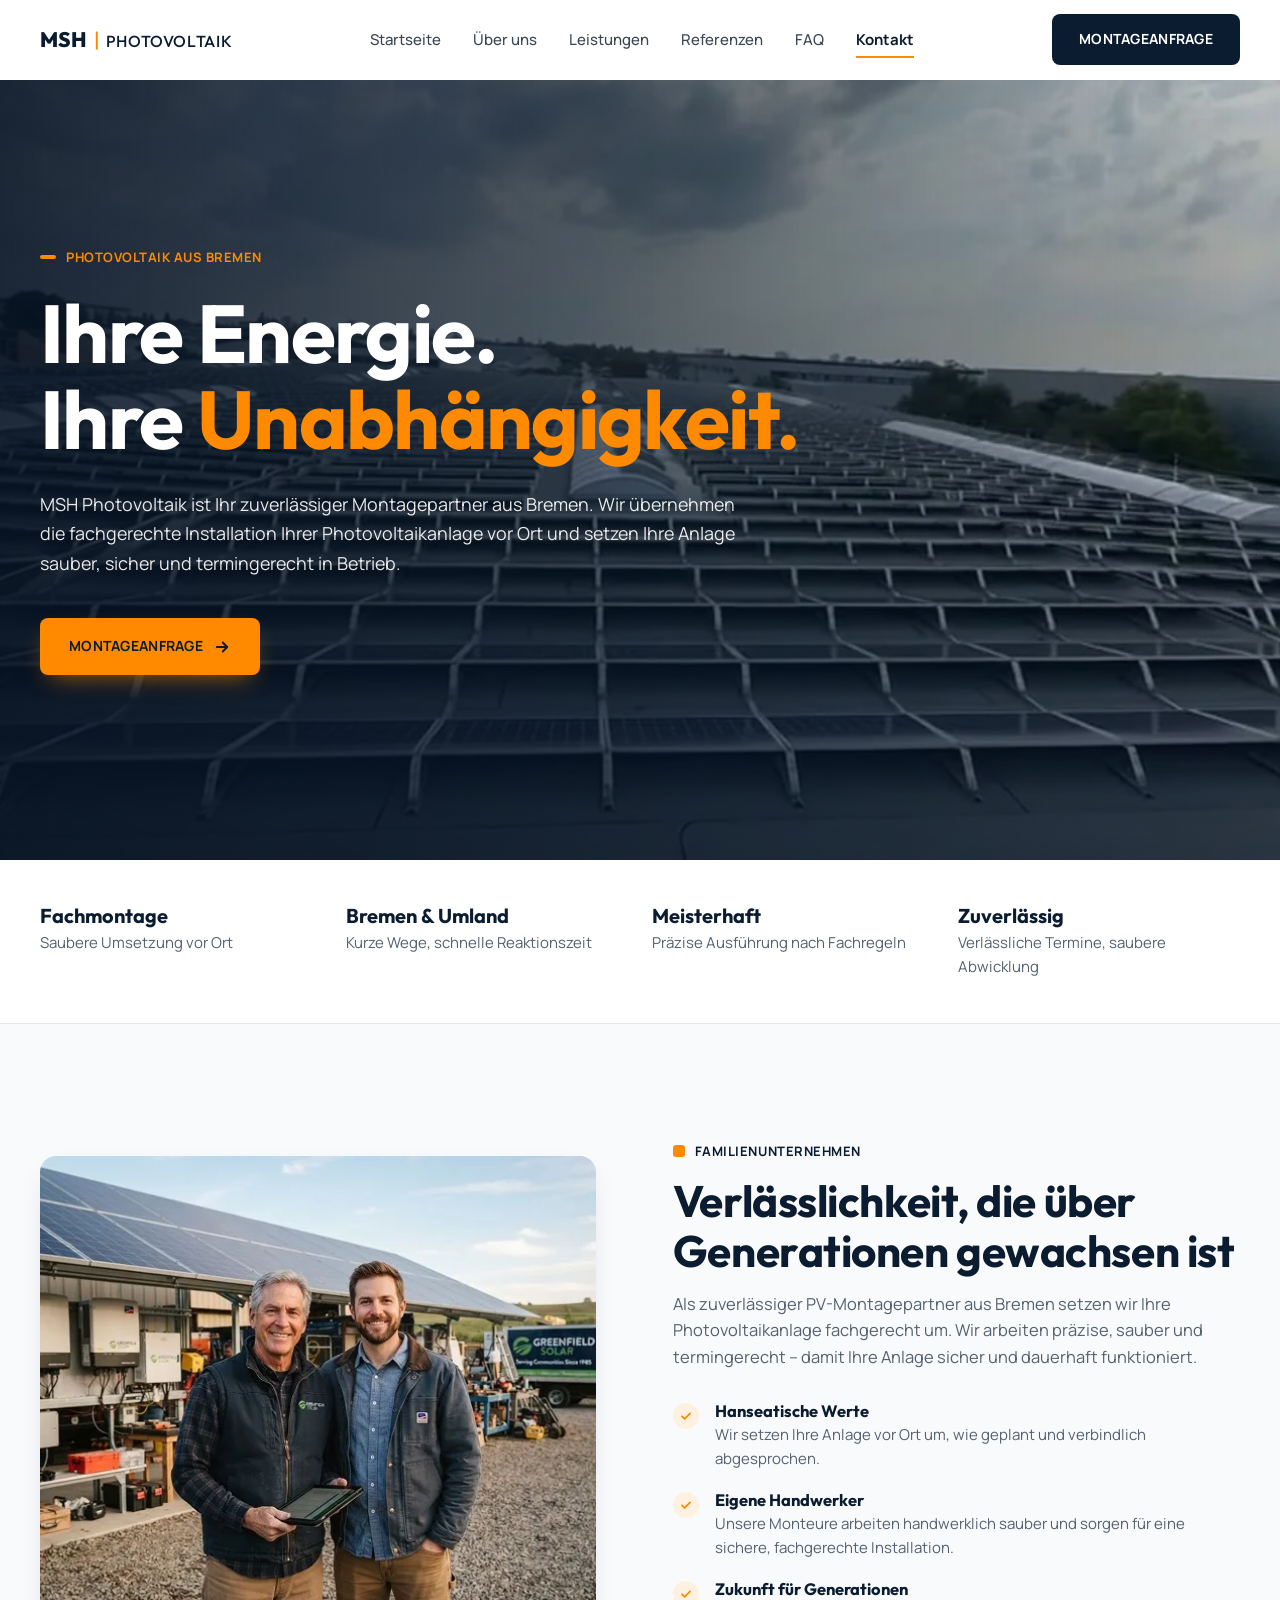
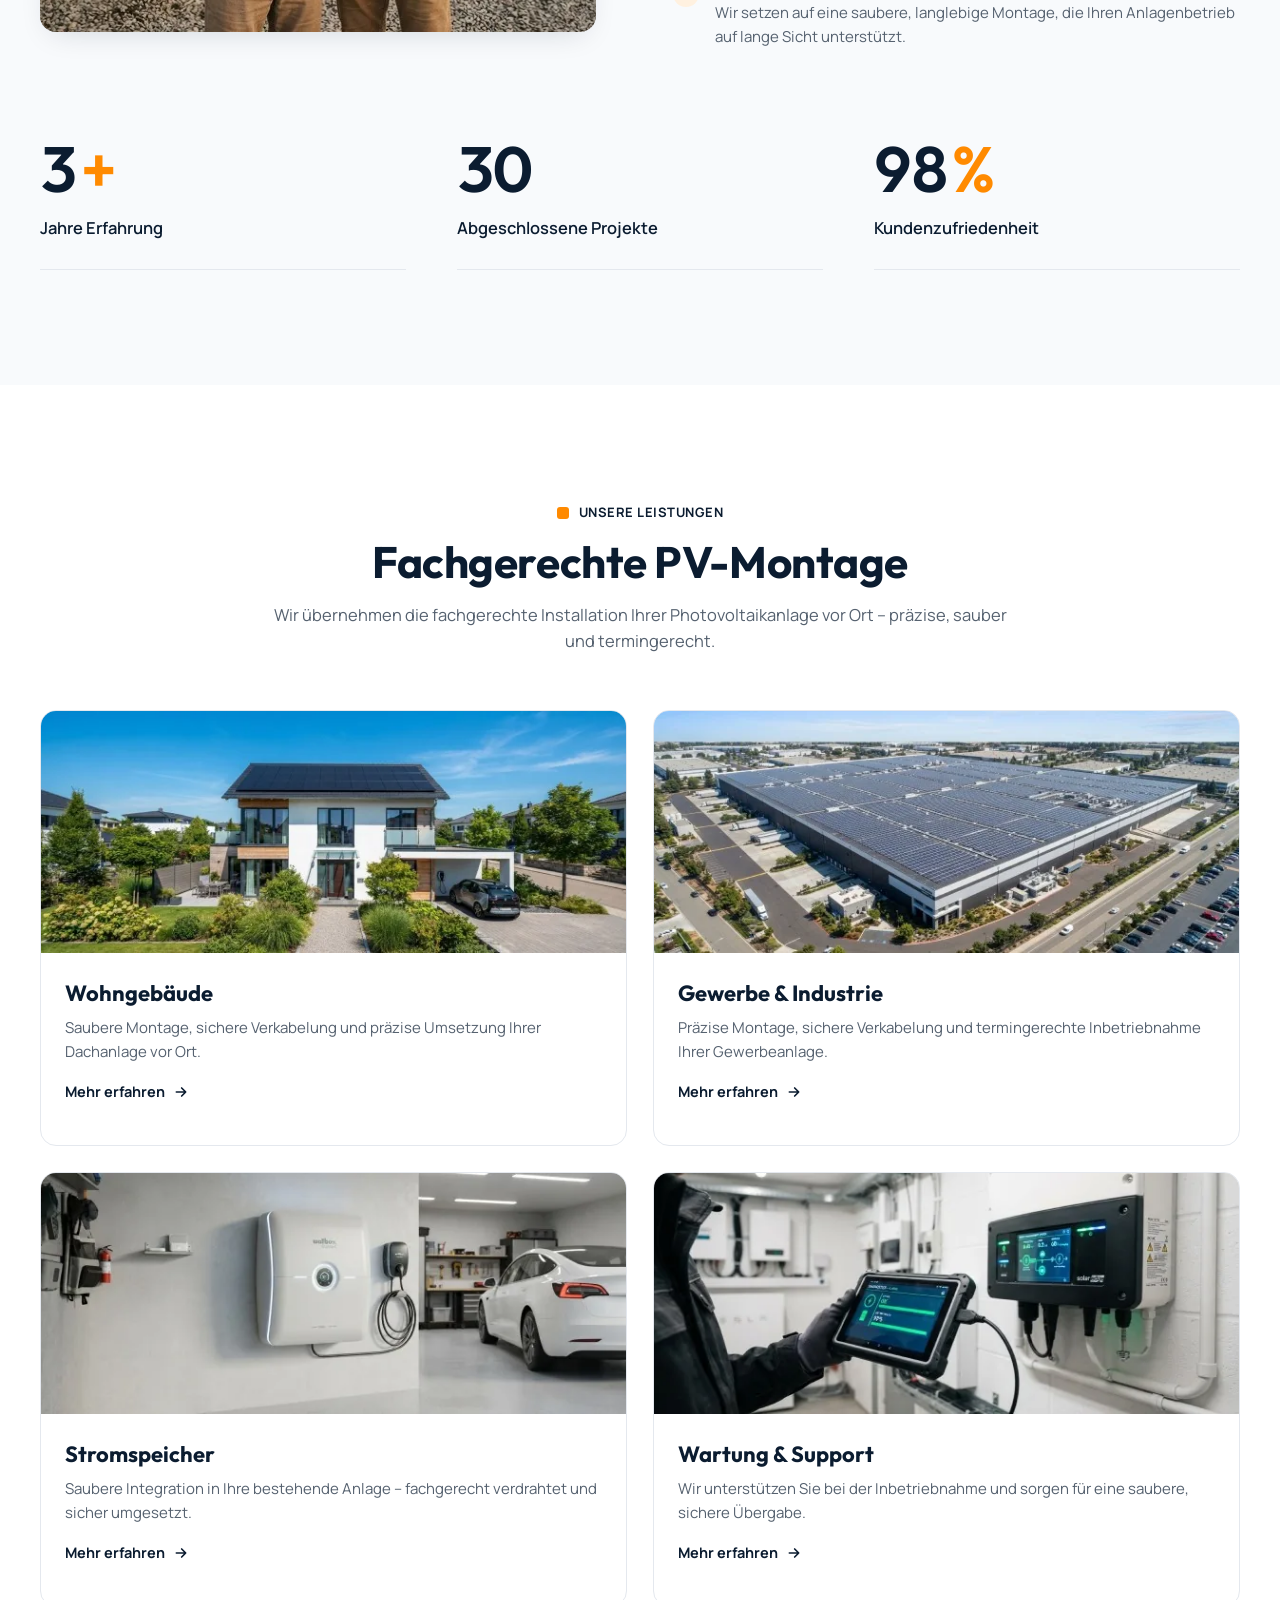
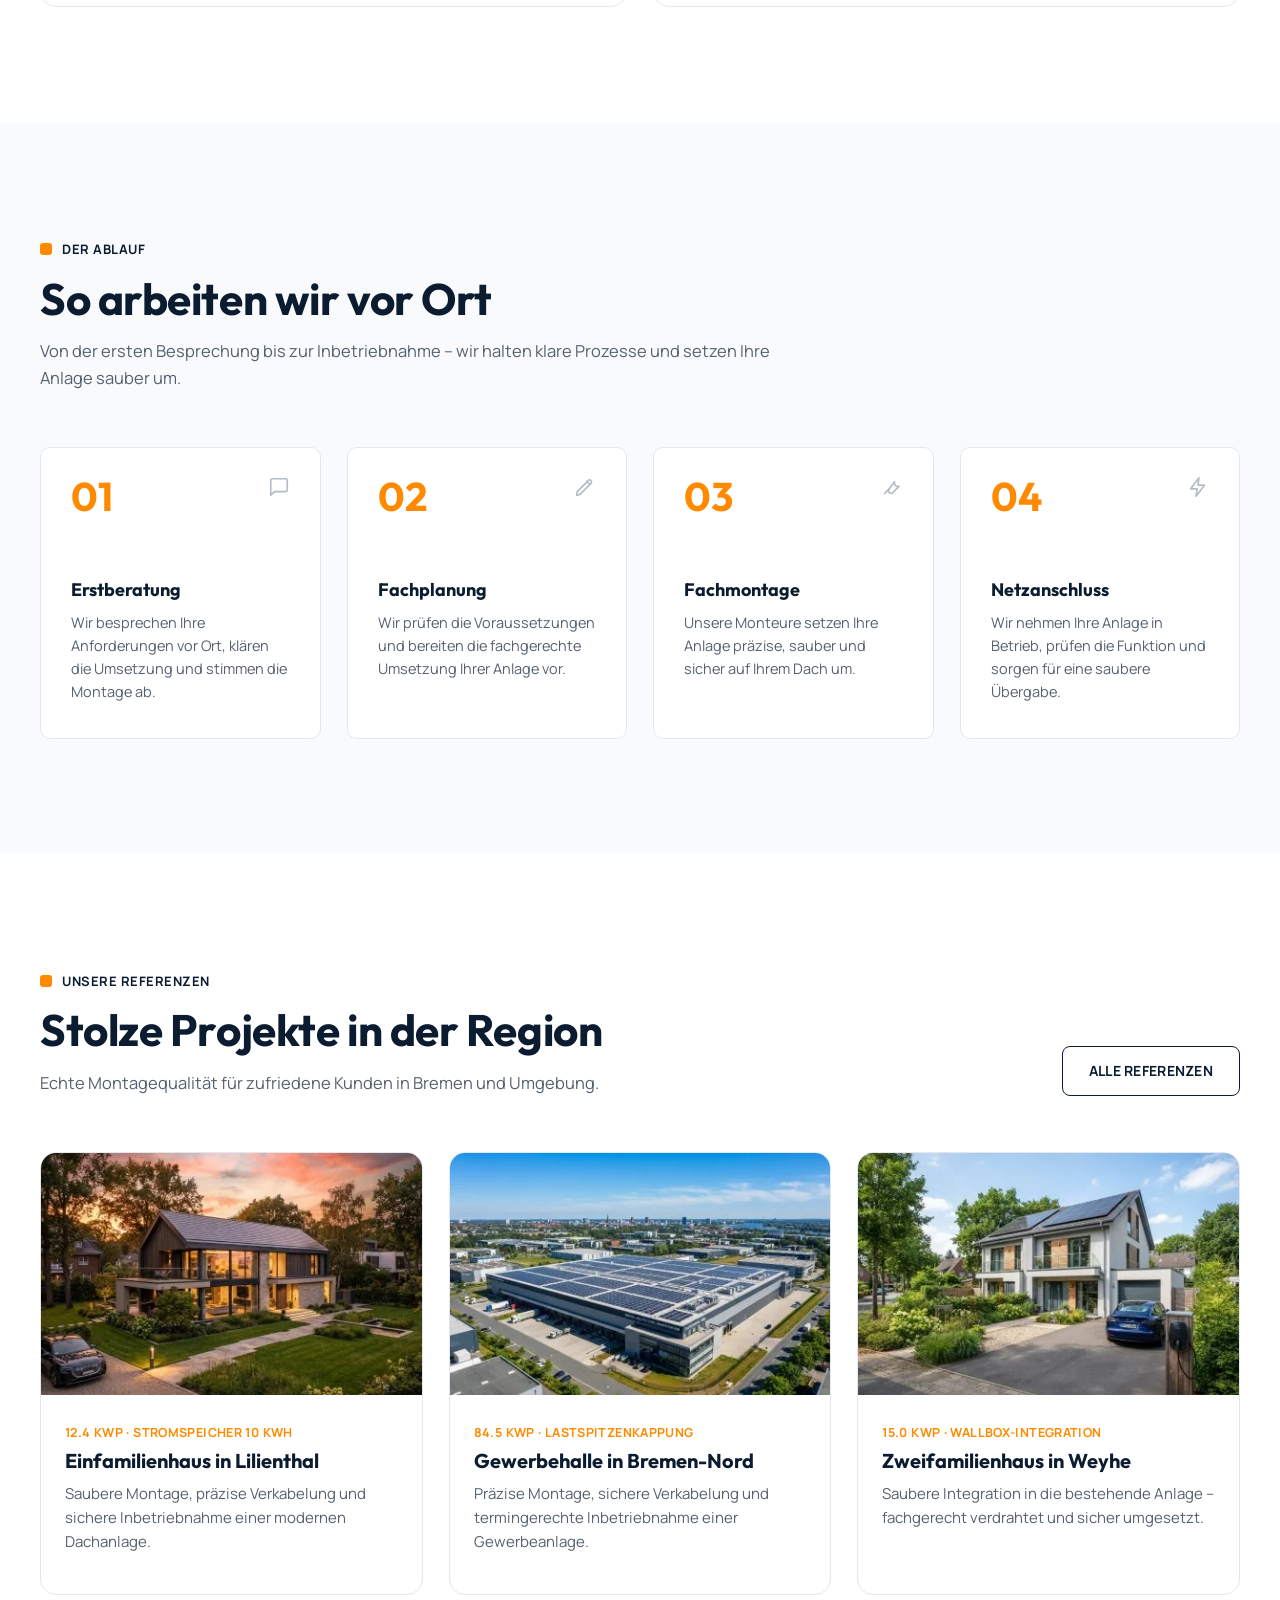
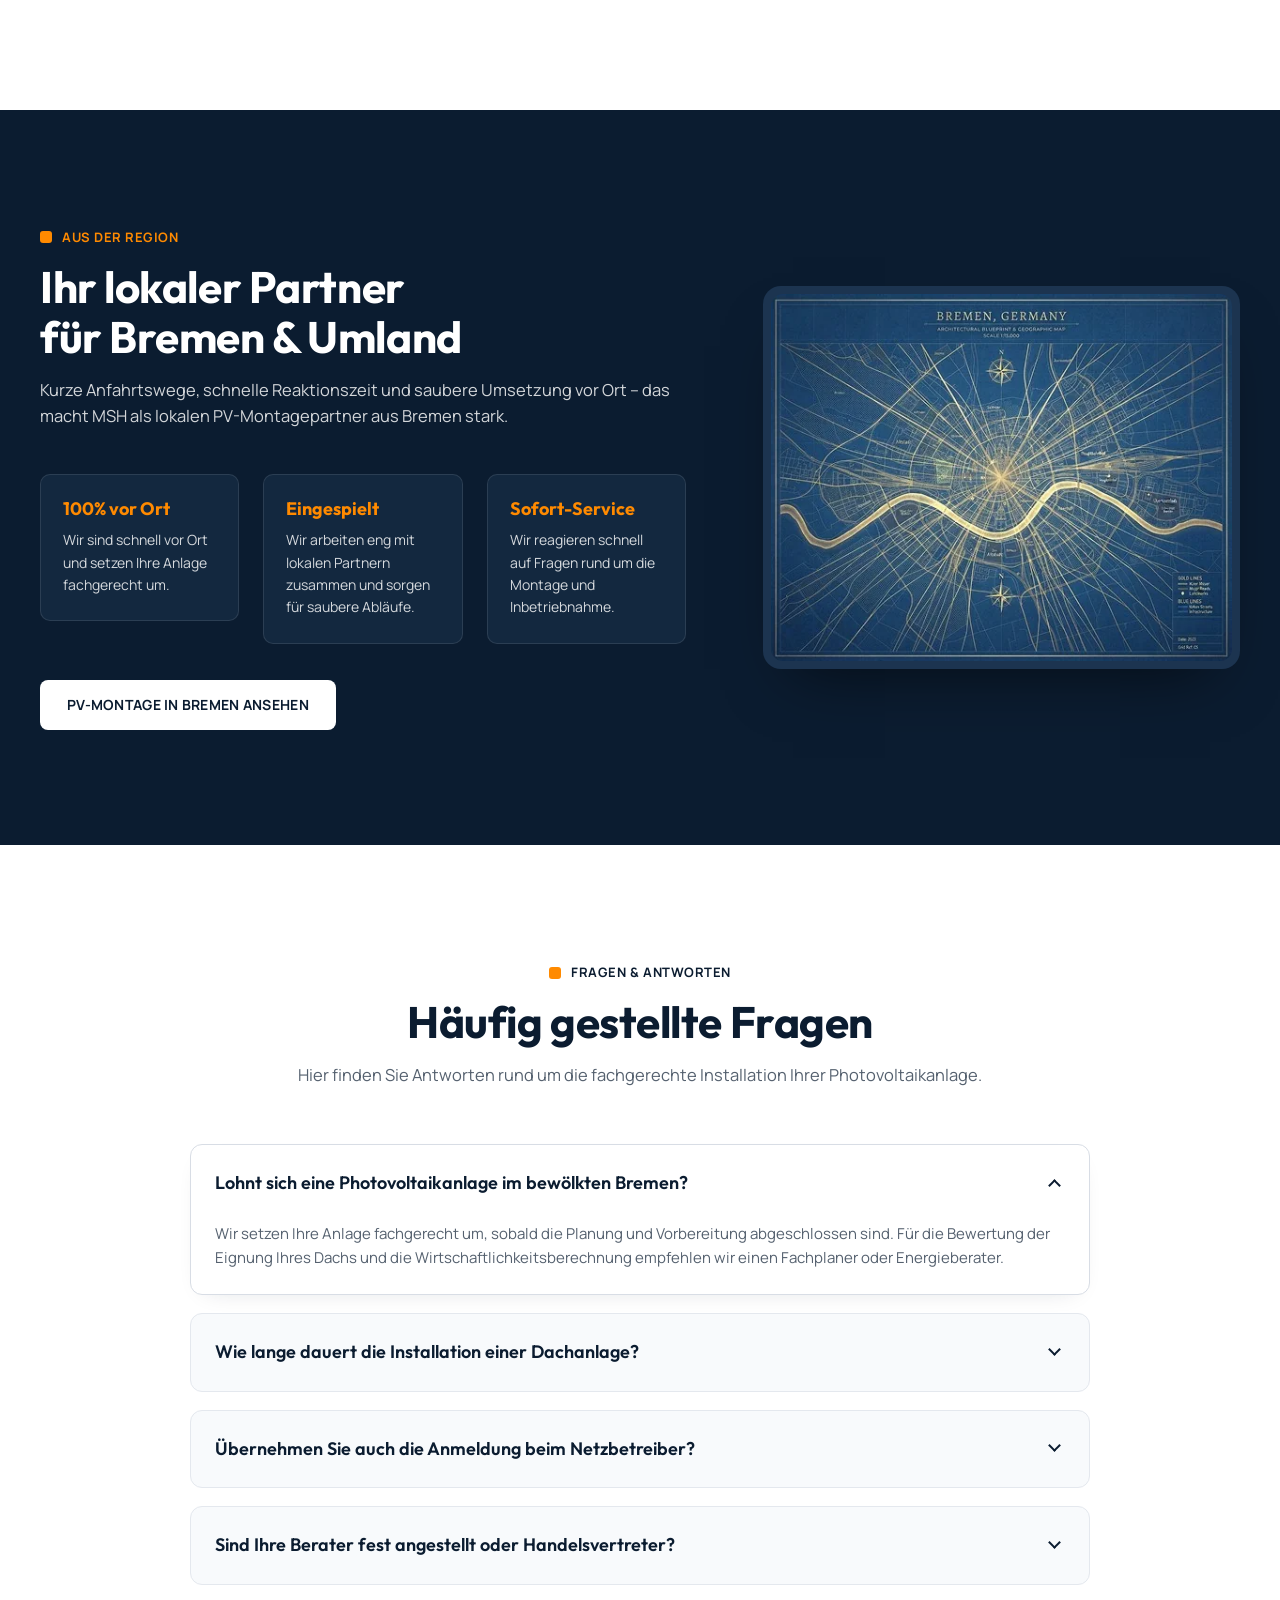
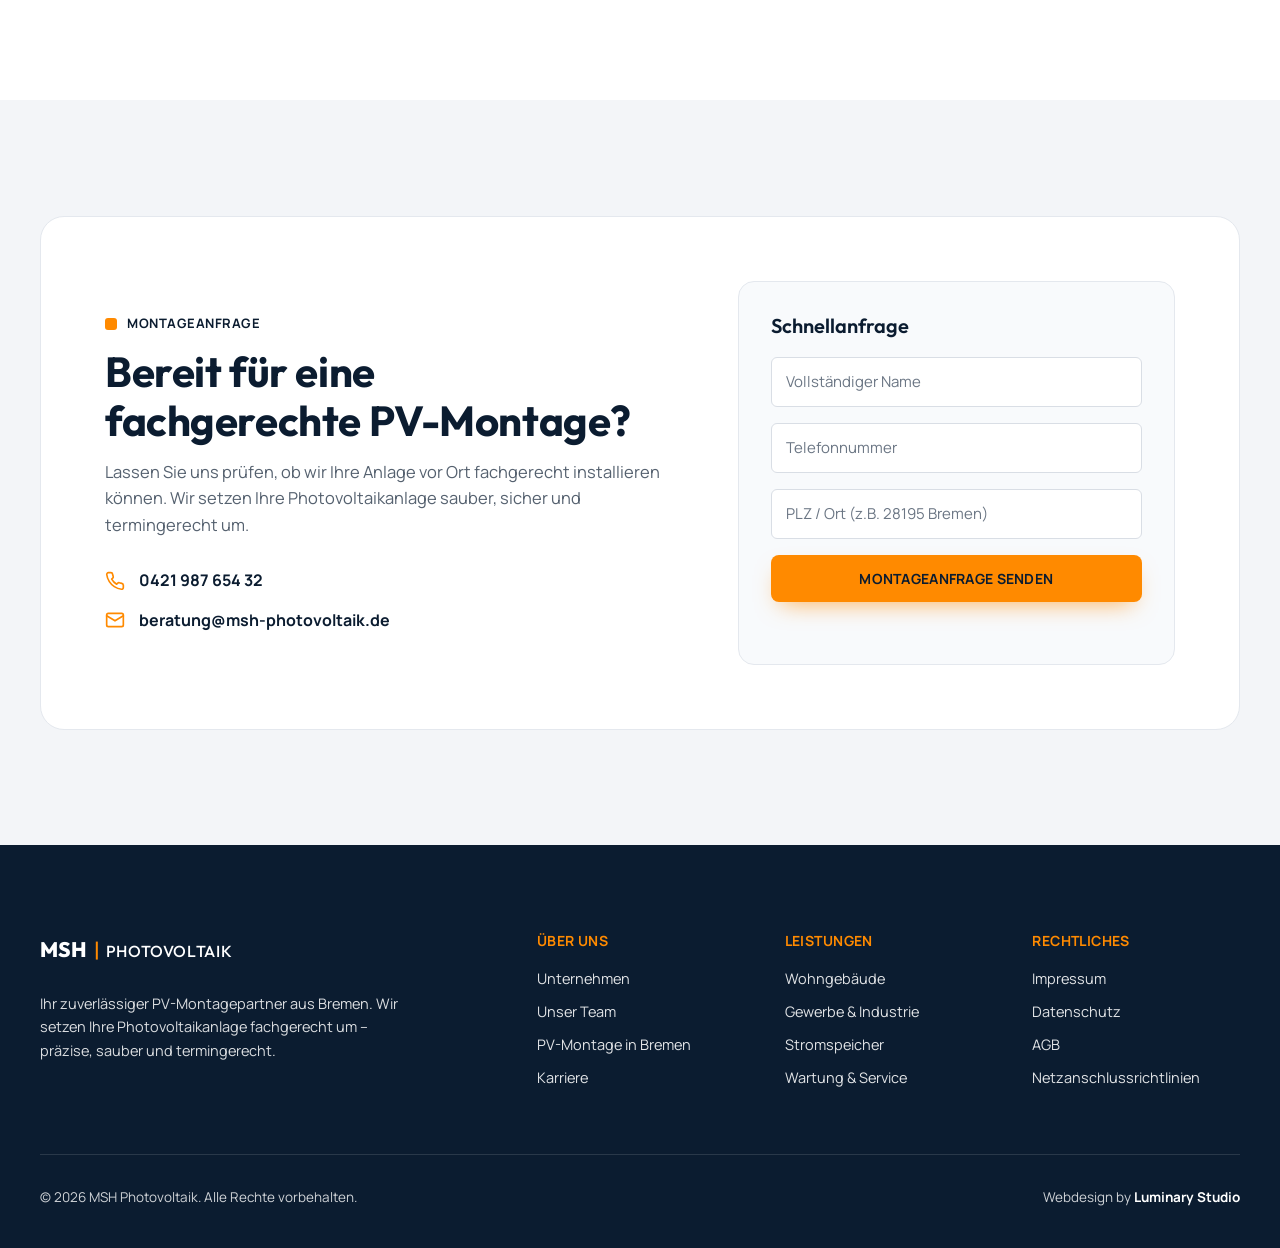
==== commit 3ab9917f: "Add service pages and Bremen landing page for local SEO Four service pages (Wohngebäude, Gewerbe, St" ====
--- a/site/index.html
+++ b/site/index.html
@@ -4,12 +4,13 @@
   <meta charset="UTF-8" />
   <meta name="viewport" content="width=device-width, initial-scale=1" />
   <title>MSH Photovoltaik – PV-Montage aus Bremen</title>
+  <link rel="canonical" href="https://msh-photovoltaik.vercel.app/" />
   <meta name="description" content="MSH Photovoltaik ist Ihr zuverlässiger Montagepartner aus Bremen. Fachgerechte Installation Ihrer Photovoltaikanlage – sauber, sicher und termingerecht." />
   <link rel="icon" href="assets/favicon.svg" type="image/svg+xml" />
   <link rel="preload" href="assets/fonts/outfit-latin.woff2" as="font" type="font/woff2" crossorigin />
   <link rel="preload" href="assets/fonts/manrope-latin.woff2" as="font" type="font/woff2" crossorigin />
   <link rel="preload" href="assets/img/hero-poster.webp" as="image" fetchpriority="high" />
-  <link rel="stylesheet" href="styles.css?v=8" />
+  <link rel="stylesheet" href="styles.css?v=9" />
 </head>
 <body>
 
@@ -158,32 +159,36 @@
         </header>
 
         <div class="services">
-          <article class="card reveal">
+          <article class="card card--link reveal">
             <div class="card__media"><img src="assets/img/wohn.webp" alt="Einfamilienhaus mit Photovoltaikanlage auf dem Dach" loading="lazy" width="622" height="254" decoding="async" /></div>
             <div class="card__body">
-              <h3>Wohngebäude</h3>
+              <h3><a href="/leistungen/photovoltaik-wohngebaeude">Wohngebäude</a></h3>
               <p>Saubere Montage, sichere Verkabelung und präzise Umsetzung Ihrer Dachanlage vor Ort.</p>
-            </div>
-          </article>
-          <article class="card reveal">
+              <span class="card__more" aria-hidden="true">Mehr erfahren <svg width="16" height="16" viewBox="0 0 24 24" fill="none" stroke="currentColor" stroke-width="2.5" stroke-linecap="round" stroke-linejoin="round" aria-hidden="true"><path d="M5 12h14M13 6l6 6-6 6"/></svg></span>
+            </div>
+          </article>
+          <article class="card card--link reveal">
             <div class="card__media"><img src="assets/img/gewerbe.webp" alt="Große Gewerbehalle mit PV-Anlage auf dem Flachdach" loading="lazy" width="622" height="254" decoding="async" /></div>
             <div class="card__body">
-              <h3>Gewerbe &amp; Industrie</h3>
+              <h3><a href="/leistungen/photovoltaik-gewerbe">Gewerbe &amp; Industrie</a></h3>
               <p>Präzise Montage, sichere Verkabelung und termingerechte Inbetriebnahme Ihrer Gewerbeanlage.</p>
-            </div>
-          </article>
-          <article class="card reveal">
+              <span class="card__more" aria-hidden="true">Mehr erfahren <svg width="16" height="16" viewBox="0 0 24 24" fill="none" stroke="currentColor" stroke-width="2.5" stroke-linecap="round" stroke-linejoin="round" aria-hidden="true"><path d="M5 12h14M13 6l6 6-6 6"/></svg></span>
+            </div>
+          </article>
+          <article class="card card--link reveal">
             <div class="card__media"><img src="assets/img/speicher.webp" alt="Stromspeicher und Wallbox an einer Garagenwand" loading="lazy" width="622" height="254" decoding="async" /></div>
             <div class="card__body">
-              <h3>Stromspeicher</h3>
+              <h3><a href="/leistungen/stromspeicher">Stromspeicher</a></h3>
               <p>Saubere Integration in Ihre bestehende Anlage – fachgerecht verdrahtet und sicher umgesetzt.</p>
-            </div>
-          </article>
-          <article class="card reveal">
+              <span class="card__more" aria-hidden="true">Mehr erfahren <svg width="16" height="16" viewBox="0 0 24 24" fill="none" stroke="currentColor" stroke-width="2.5" stroke-linecap="round" stroke-linejoin="round" aria-hidden="true"><path d="M5 12h14M13 6l6 6-6 6"/></svg></span>
+            </div>
+          </article>
+          <article class="card card--link reveal">
             <div class="card__media"><img src="assets/img/wartung.webp" alt="Techniker prüft einen Wechselrichter mit einem Tablet" loading="lazy" width="622" height="254" decoding="async" /></div>
             <div class="card__body">
-              <h3>Wartung &amp; Support</h3>
+              <h3><a href="/leistungen/wartung-service">Wartung &amp; Support</a></h3>
               <p>Wir unterstützen Sie bei der Inbetriebnahme und sorgen für eine saubere, sichere Übergabe.</p>
+              <span class="card__more" aria-hidden="true">Mehr erfahren <svg width="16" height="16" viewBox="0 0 24 24" fill="none" stroke="currentColor" stroke-width="2.5" stroke-linecap="round" stroke-linejoin="round" aria-hidden="true"><path d="M5 12h14M13 6l6 6-6 6"/></svg></span>
             </div>
           </article>
         </div>
@@ -298,6 +303,7 @@
               <p>Wir reagieren schnell auf Fragen rund um die Montage und Inbetriebnahme.</p>
             </div>
           </div>
+          <a href="/pv-montage-bremen" class="btn btn--light region__link reveal">PV-Montage in Bremen ansehen</a>
         </div>
         <div class="region__map reveal">
           <img src="assets/img/map.webp" alt="Stilisierte Blueprint-Karte von Bremen" loading="lazy" width="491" height="391" decoding="async" />
@@ -383,15 +389,15 @@
           <h4>Über uns</h4>
           <a href="#ueber-uns">Unternehmen</a>
           <a href="#ueber-uns">Unser Team</a>
-          <a href="#ueber-uns">Hanseatische Werte</a>
+          <a href="/pv-montage-bremen">PV-Montage in Bremen</a>
           <a href="#kontakt">Karriere</a>
         </div>
         <div class="footer__col">
           <h4>Leistungen</h4>
-          <a href="#leistungen">Wohngebäude</a>
-          <a href="#leistungen">Gewerbebetriebe</a>
-          <a href="#leistungen">Stromspeicher</a>
-          <a href="#leistungen">Wartung &amp; Support</a>
+          <a href="/leistungen/photovoltaik-wohngebaeude">Wohngebäude</a>
+          <a href="/leistungen/photovoltaik-gewerbe">Gewerbe &amp; Industrie</a>
+          <a href="/leistungen/stromspeicher">Stromspeicher</a>
+          <a href="/leistungen/wartung-service">Wartung &amp; Service</a>
         </div>
         <div class="footer__col">
           <h4>Rechtliches</h4>
@@ -408,6 +414,6 @@
     </div>
   </footer>
 
-  <script src="script.js?v=8"></script>
+  <script src="script.js?v=9"></script>
 </body>
 </html>
--- a/site/styles.css
+++ b/site/styles.css
@@ -308,6 +308,63 @@
 
 .footer__credit { color: #fff; font-weight: 700; transition: color .2s; }
 .footer__credit:hover { color: var(--orange); }
+
+/* ---------- Service cards as links (Startseite) ---------- */
+.card--link { position: relative; }
+.card--link h3 a::after { content: ""; position: absolute; inset: 0; border-radius: inherit; }
+.card--link h3 a:focus-visible { outline: none; }
+.card--link:focus-within { outline: 3px solid var(--orange); outline-offset: 3px; }
+.card__more { display: inline-flex; align-items: center; gap: 8px; margin-top: 16px; font-weight: 700; font-size: 14.5px; color: var(--navy); }
+.card__more svg { transition: transform .25s; }
+.card--link:hover .card__more { color: var(--orange-dark); }
+.card--link:hover .card__more svg { transform: translateX(4px); }
+.region__link { margin-top: 36px; }
+.btn--light { background: #fff; color: var(--navy); }
+.btn--light:hover { background: var(--orange); }
+
+/* ---------- Unterseiten ---------- */
+.page-hero { background: var(--navy); color: #fff; padding: calc(var(--header-h) + clamp(40px, 6vw, 72px)) 0 clamp(48px, 7vw, 88px); }
+.page-hero__grid { display: grid; grid-template-columns: 1.1fr .9fr; gap: clamp(32px, 5vw, 72px); align-items: center; }
+.page-hero__grid > * { min-width: 0; }
+.crumbs { display: flex; flex-wrap: wrap; align-items: center; gap: 8px; font-size: 14px; color: rgba(255,255,255,.7); margin-bottom: 22px; }
+.crumbs a { color: rgba(255,255,255,.85); text-decoration: underline; text-decoration-color: rgba(255,255,255,.3); text-underline-offset: 3px; }
+.crumbs a:hover { color: var(--orange); }
+.crumbs [aria-current] { color: #fff; font-weight: 600; }
+.crumbs__sep { color: rgba(255,255,255,.4); }
+.page-hero__title { font-size: clamp(34px, 4.6vw, 58px); font-weight: 700; letter-spacing: -0.02em; line-height: 1.08; text-wrap: balance; }
+.page-hero__lead { margin-top: 22px; max-width: 620px; font-size: clamp(16px, 1.3vw, 18px); line-height: 1.65; color: rgba(255,255,255,.88); }
+.page-hero__actions { display: flex; flex-wrap: wrap; align-items: center; gap: 16px 28px; margin-top: 34px; }
+.page-hero__phone { display: inline-flex; align-items: center; gap: 10px; font-weight: 700; color: #fff; }
+.page-hero__phone svg { width: 20px; height: 20px; color: var(--orange); }
+.page-hero__phone:hover { color: var(--orange); }
+.page-hero__media img { width: 100%; aspect-ratio: 4 / 3; object-fit: cover; border-radius: var(--radius); box-shadow: 0 30px 60px -30px rgba(0,0,0,.6); }
+
+.detail { display: grid; grid-template-columns: 1.4fr .8fr; gap: clamp(32px, 5vw, 72px); align-items: start; }
+.detail > * { min-width: 0; }
+.checklist--spaced { margin-top: 36px; gap: 26px; }
+.facts { background: var(--bg-light); border: 1px solid var(--line); border-radius: var(--radius); padding: 28px; position: sticky; top: calc(var(--header-h) + 24px); }
+.facts__title { font-size: 20px; font-weight: 700; }
+.facts dl { margin: 18px 0 0; display: grid; gap: 16px; }
+.facts dl > div { padding-top: 16px; border-top: 1px solid var(--line); }
+.facts dt { font-size: 13.5px; font-weight: 700; color: var(--muted); }
+.facts dd { margin: 4px 0 0; font-weight: 600; color: var(--navy); }
+
+.prose > * { max-width: 780px; }
+.prose p { margin-top: 18px; color: #3a4654; font-size: 16.5px; line-height: 1.75; }
+.prose a { color: var(--navy); font-weight: 700; text-decoration: underline; text-decoration-color: var(--orange); text-underline-offset: 3px; }
+.prose a:hover { color: var(--orange-dark); }
+.h2 { text-wrap: balance; }
+
+.refs--few { grid-template-columns: repeat(2, 1fr); max-width: 860px; }
+
+.related { display: flex; flex-wrap: wrap; gap: 14px; margin-top: 28px; }
+.related__link {
+  display: inline-flex; align-items: center; gap: 10px; padding: 14px 20px; border: 1.5px solid var(--line);
+  border-radius: 10px; font-weight: 700; color: var(--navy); transition: border-color .2s, color .2s, transform .2s;
+}
+.related__link svg { color: var(--orange); transition: transform .25s; }
+.related__link:hover { border-color: var(--orange); transform: translateY(-2px); }
+.related__link:hover svg { transform: translateX(4px); }
 
 /* ---------- Reveal animations ---------- */
 .reveal { opacity: 0; transform: translateY(22px); transition: opacity .7s ease, transform .7s cubic-bezier(.2,.7,.2,1); }
@@ -352,6 +409,10 @@
   .trust__grid { grid-template-columns: repeat(2, 1fr); gap: 28px 24px; }
   .about { grid-template-columns: 1fr; }
   .refs { grid-template-columns: 1fr 1fr; }
+  .refs--few .card:last-child { grid-column: auto; }
+  .page-hero__grid, .detail { grid-template-columns: 1fr; }
+  .page-hero__media { max-width: 560px; }
+  .facts { position: static; }
   .refs .card:last-child { grid-column: 1 / -1; }
   .cta { grid-template-columns: 1fr; }
 }
@@ -362,7 +423,8 @@
   .hero__content { padding-top: 40px; padding-bottom: 104px; }
   .hero__title { font-size: clamp(34px, 10.4vw, 52px); }
   .hero__actions .btn { width: 100%; }
-  .services, .refs, .steps { grid-template-columns: 1fr; }
+  .services, .refs, .refs--few, .steps { grid-template-columns: 1fr; }
+  .page-hero__actions .btn { width: 100%; }
   .refs .card:last-child { grid-column: auto; }
   .step { min-height: 0; }
   .step h3 { margin-top: 28px; }
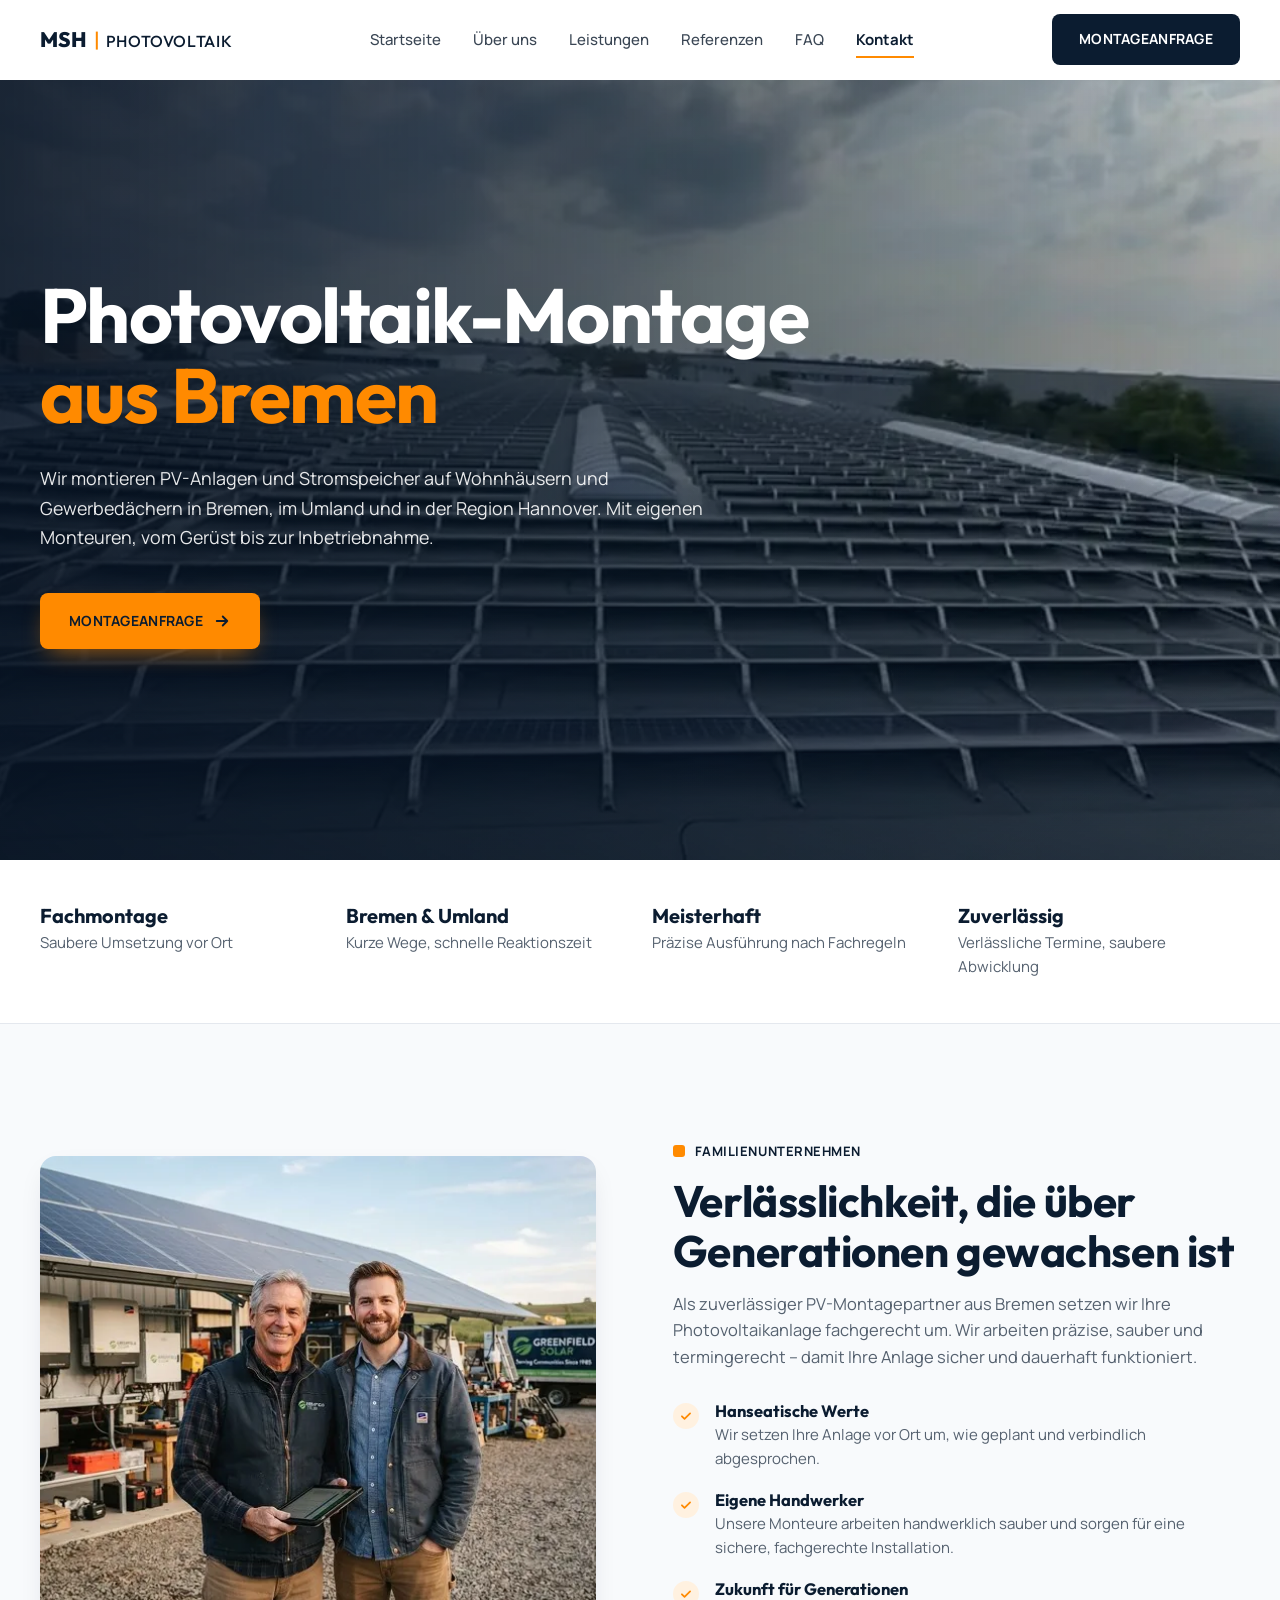
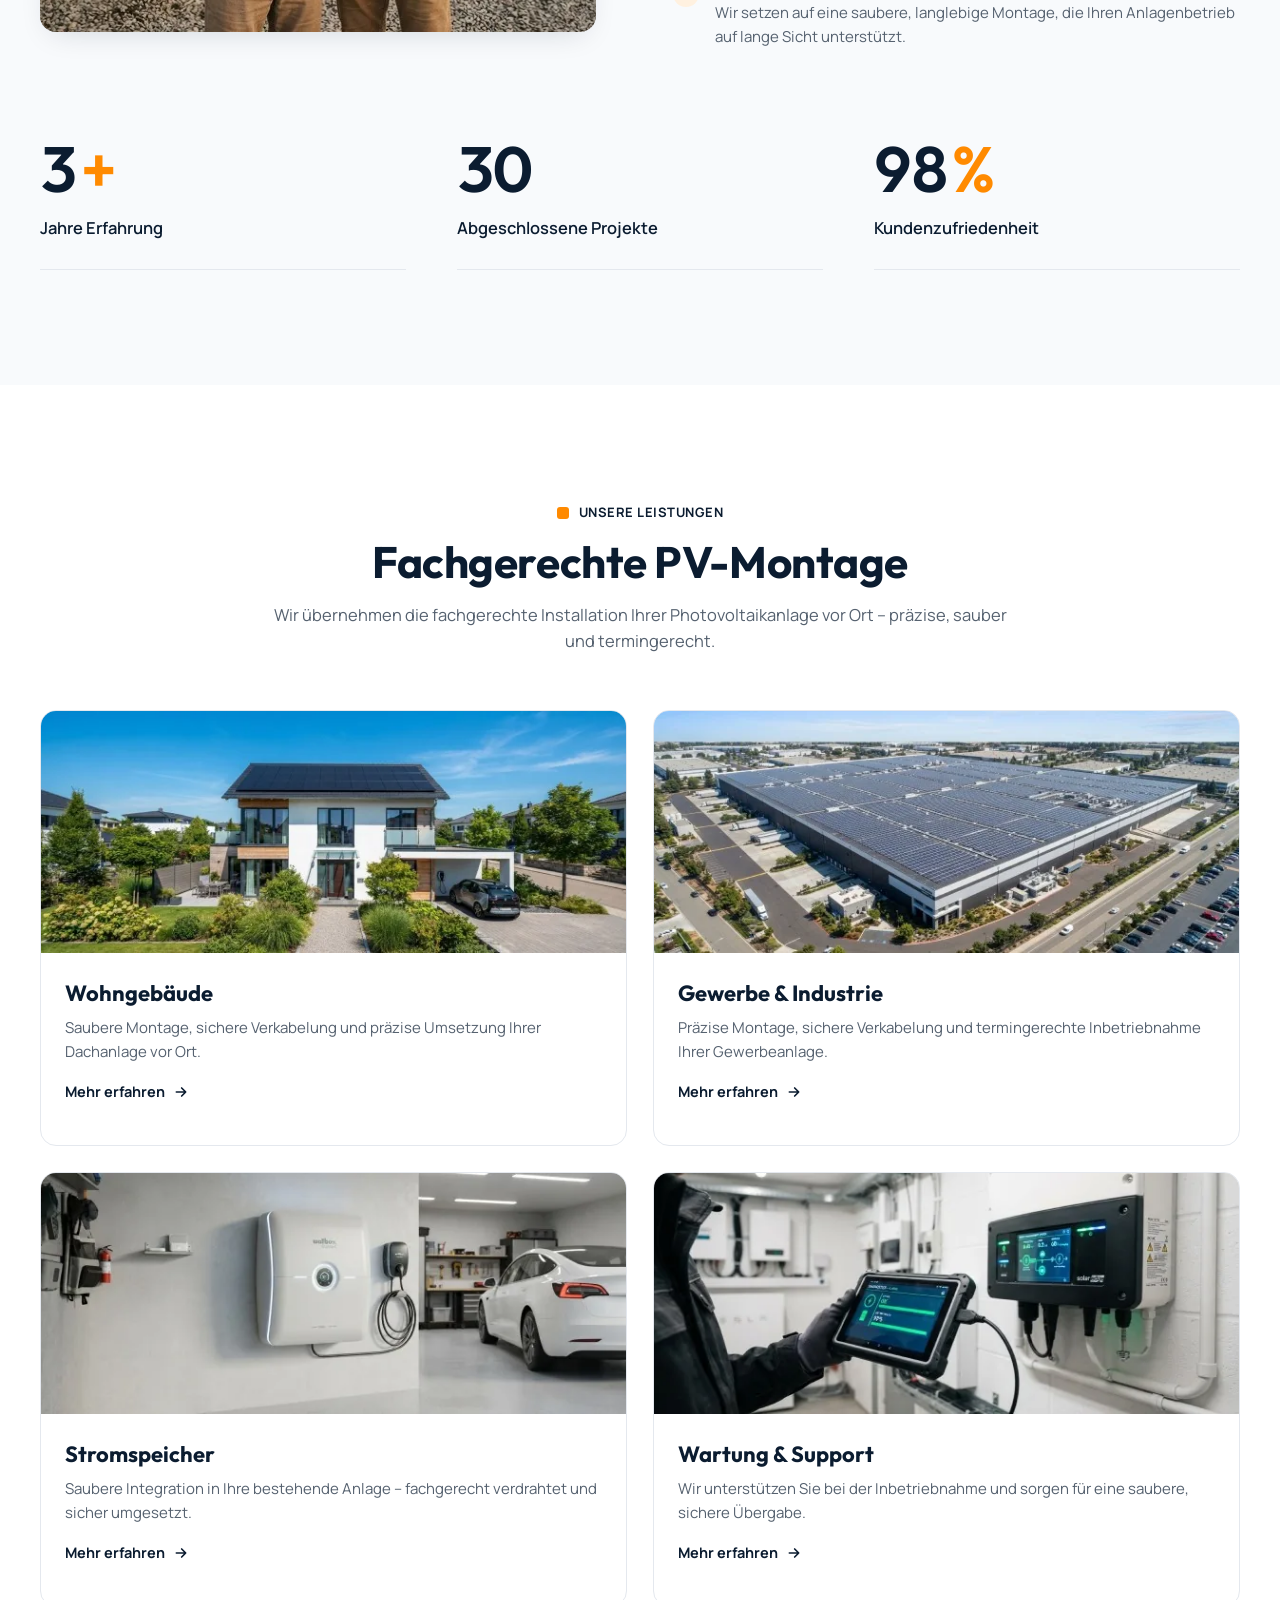
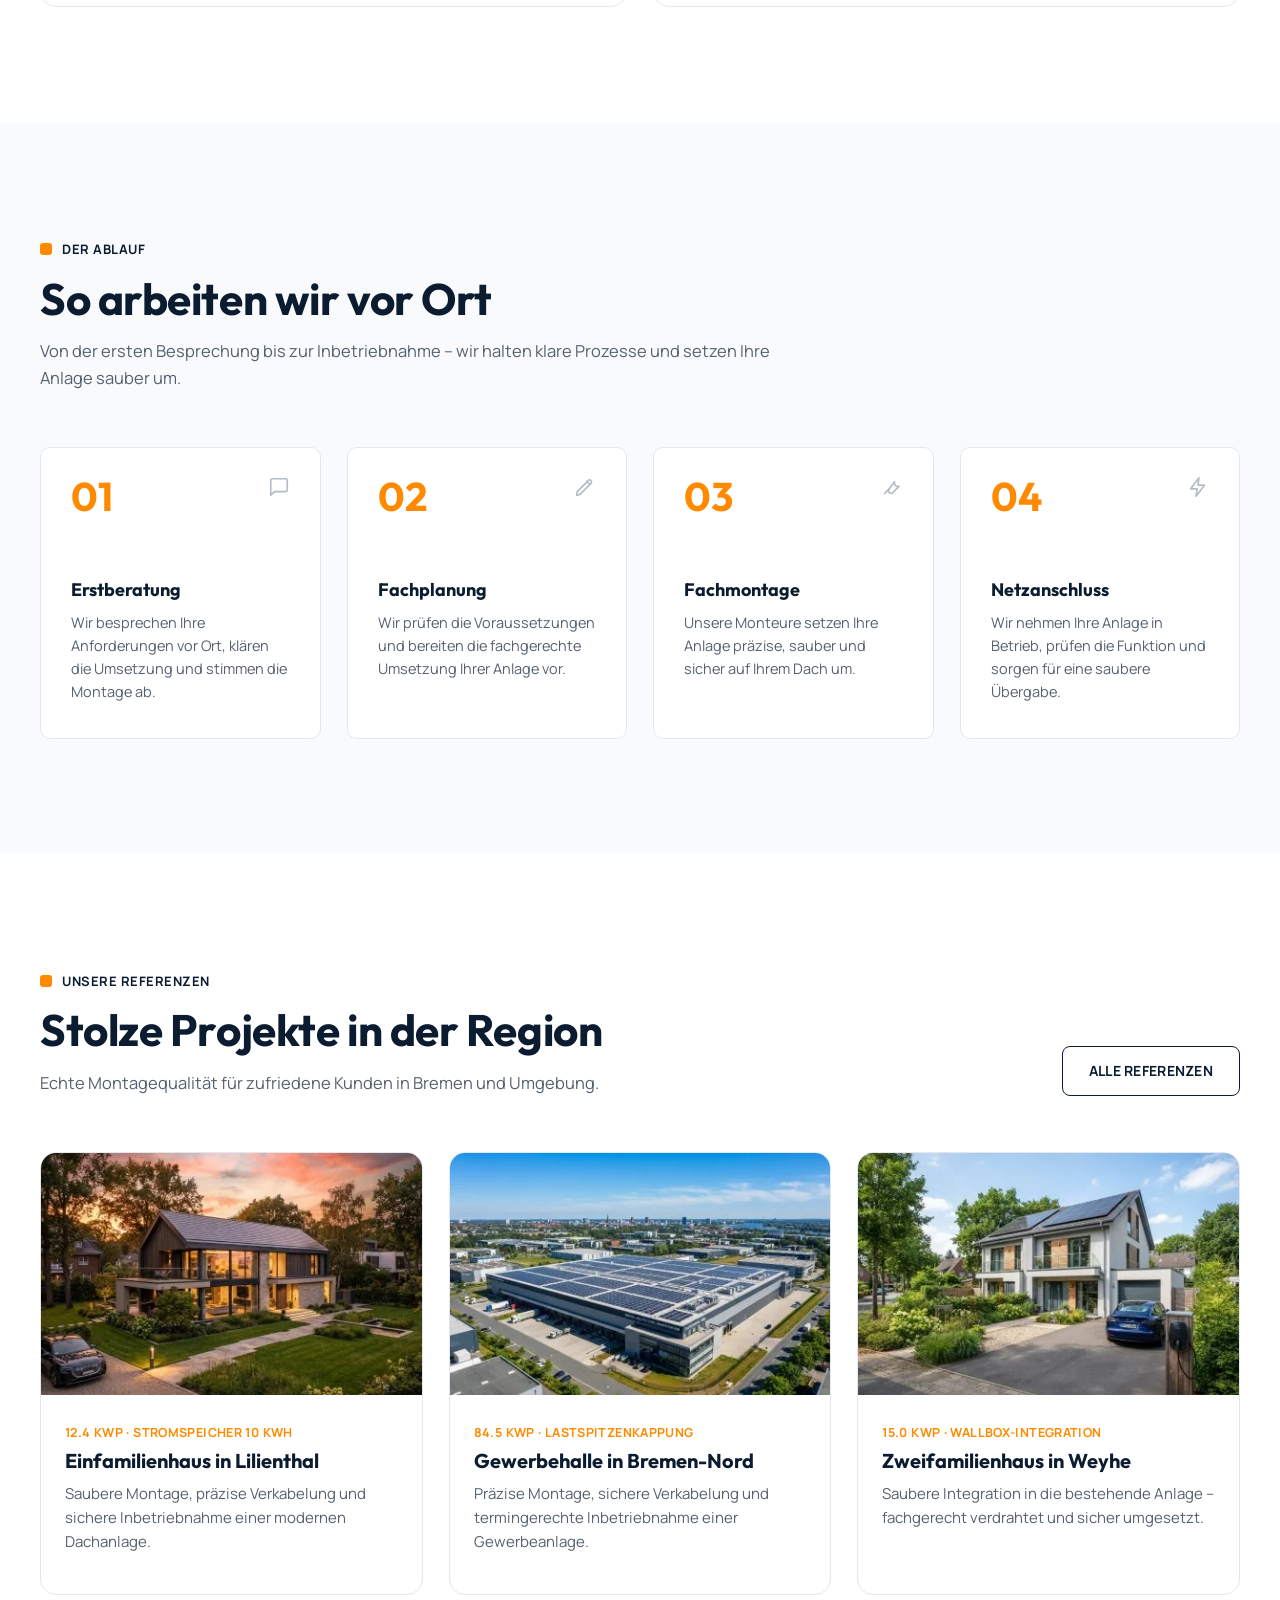
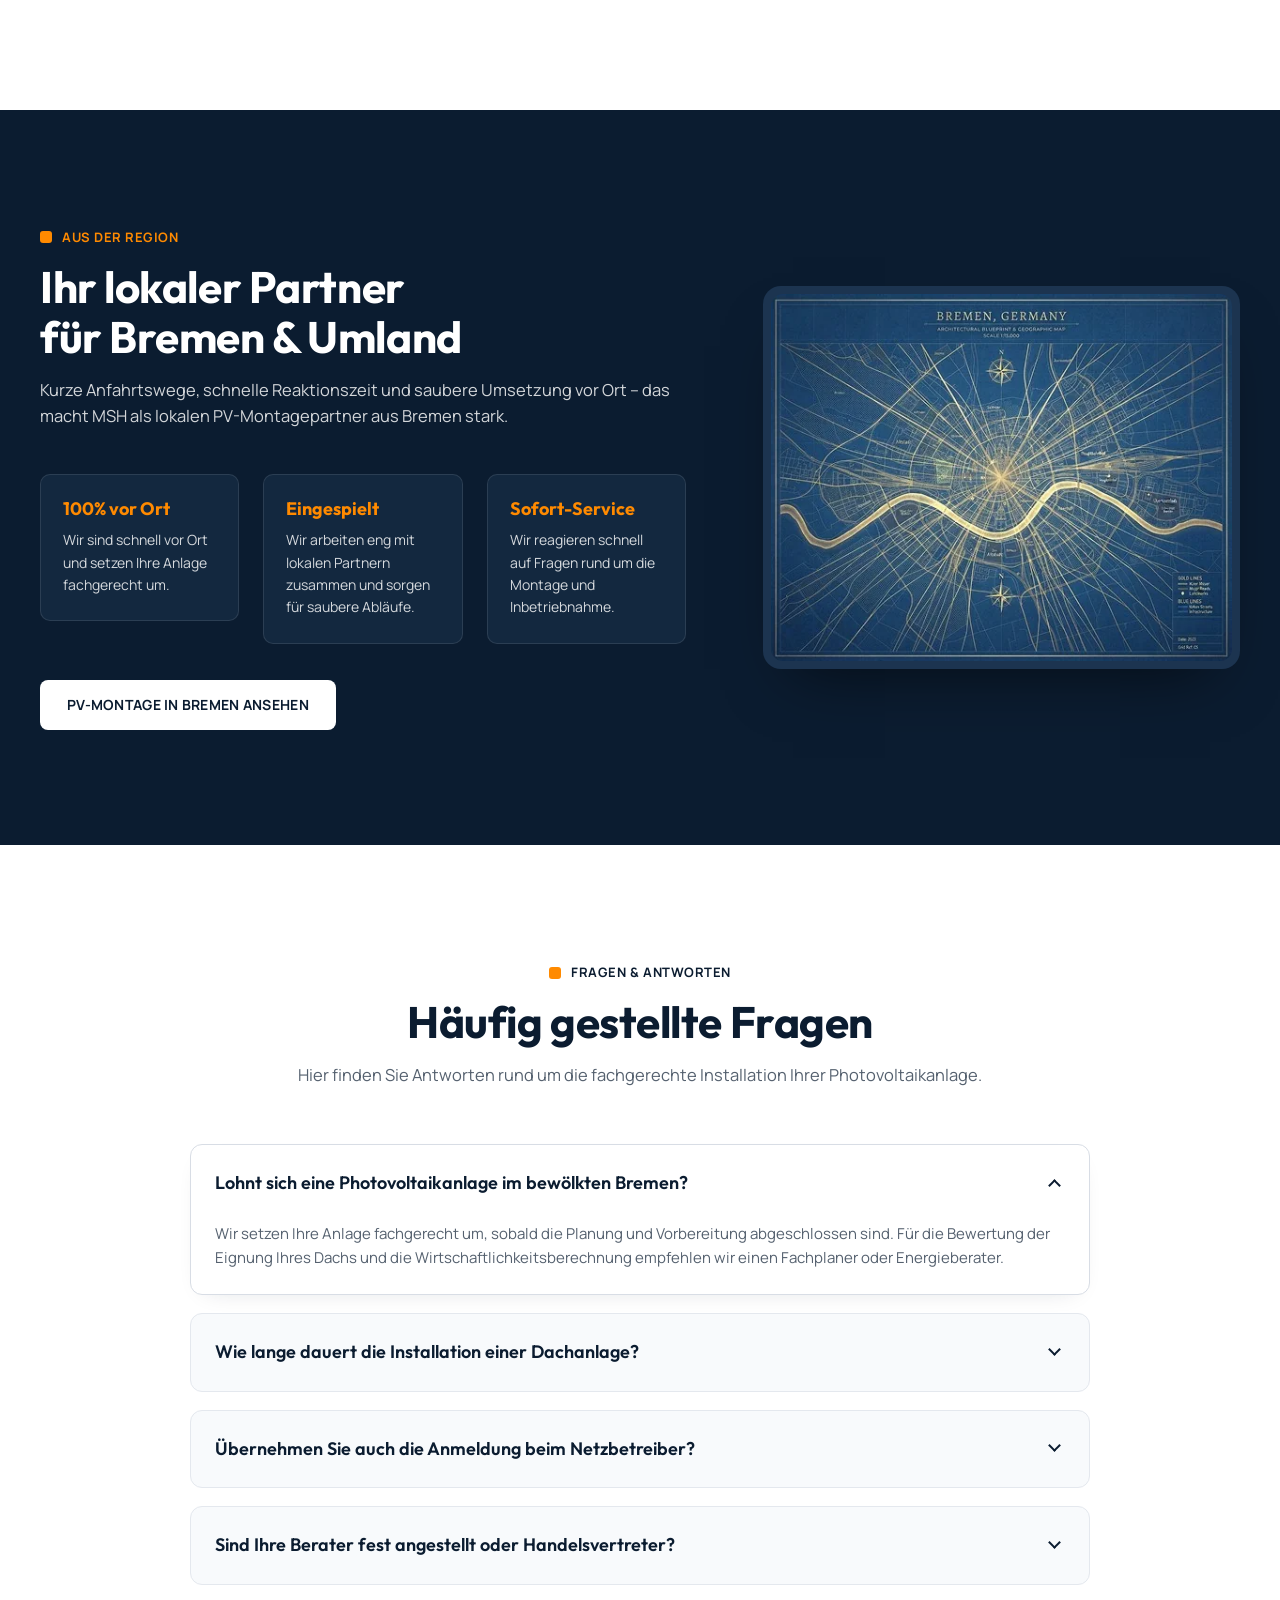
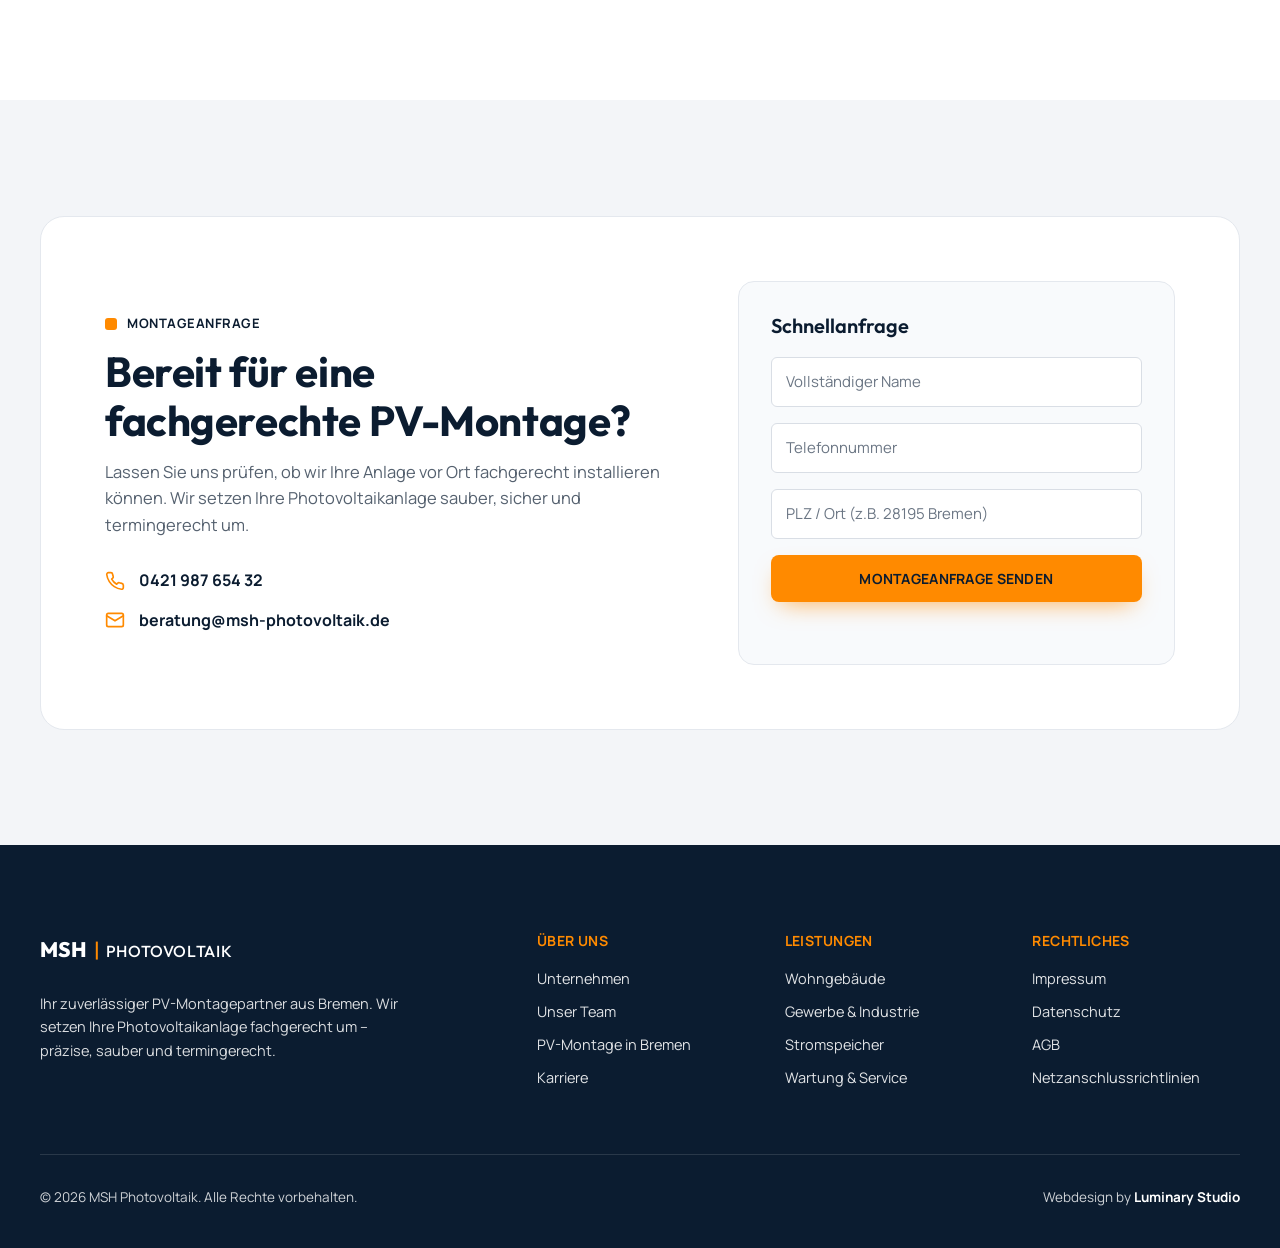
==== commit 4d0d55fb: "Replace slogan H1 with a descriptive heading "Photovoltaik-Montage aus Bremen" says what MSH does an" ====
--- a/site/index.html
+++ b/site/index.html
@@ -10,7 +10,7 @@
   <link rel="preload" href="assets/fonts/outfit-latin.woff2" as="font" type="font/woff2" crossorigin />
   <link rel="preload" href="assets/fonts/manrope-latin.woff2" as="font" type="font/woff2" crossorigin />
   <link rel="preload" href="assets/img/hero-poster.webp" as="image" fetchpriority="high" />
-  <link rel="stylesheet" href="styles.css?v=9" />
+  <link rel="stylesheet" href="styles.css?v=10" />
 </head>
 <body>
 
@@ -50,15 +50,12 @@
       <div class="hero__overlay"></div>
 
       <div class="container hero__content">
-        <p class="eyebrow eyebrow--line hero__in">Photovoltaik aus Bremen</p>
         <h1 class="hero__title hero__in">
-          Ihre Energie.<br />
-          Ihre <span class="text-accent">Unabhängigkeit.</span>
+          Photovoltaik-Montage <span class="text-accent">aus Bremen</span>
         </h1>
         <p class="hero__text hero__in">
-          MSH Photovoltaik ist Ihr zuverlässiger Montagepartner aus Bremen. Wir übernehmen
-          die fachgerechte Installation Ihrer Photovoltaikanlage vor Ort und setzen Ihre Anlage
-          sauber, sicher und termingerecht in Betrieb.
+          Wir montieren PV-Anlagen und Stromspeicher auf Wohnhäusern und Gewerbedächern in Bremen,
+          im Umland und in der Region Hannover. Mit eigenen Monteuren, vom Gerüst bis zur Inbetriebnahme.
         </p>
         <div class="hero__actions hero__in">
           <a href="#kontakt" class="btn btn--orange btn--lg">
@@ -414,6 +411,6 @@
     </div>
   </footer>
 
-  <script src="script.js?v=9"></script>
+  <script src="script.js?v=10"></script>
 </body>
 </html>
--- a/site/styles.css
+++ b/site/styles.css
@@ -150,11 +150,12 @@
     linear-gradient(0deg, rgba(8, 20, 36, .55) 0%, rgba(8, 20, 36, 0) 45%);
 }
 .hero__content { position: relative; z-index: 1; padding-top: 72px; padding-bottom: 96px; }
-.hero__title { font-size: clamp(34px, 6.4vw, 84px); font-weight: 700; letter-spacing: -0.02em; line-height: 1.05; margin-top: 8px; }
+.hero__title { font-size: clamp(34px, 6vw, 80px); font-weight: 700; letter-spacing: -0.02em; line-height: 1.05; margin-top: 8px; hyphens: manual; }
+.hero__title .text-accent { display: block; }
 .hero__text { max-width: 700px; margin-top: 28px; font-size: clamp(16px, 1.4vw, 18.5px); color: rgba(255,255,255,.9); line-height: 1.65; }
 /* Hero entrance: transform only, so the text is painted immediately (good LCP) */
 .hero__in { animation: heroIn .9s cubic-bezier(.2,.7,.2,1) both; }
-.hero__title.hero__in { animation-delay: .06s; }
+.hero__title.hero__in { animation-delay: 0s; }
 .hero__text.hero__in { animation-delay: .12s; }
 .hero__actions.hero__in { animation-delay: .18s; }
 @keyframes heroIn { from { transform: translateY(18px); } }
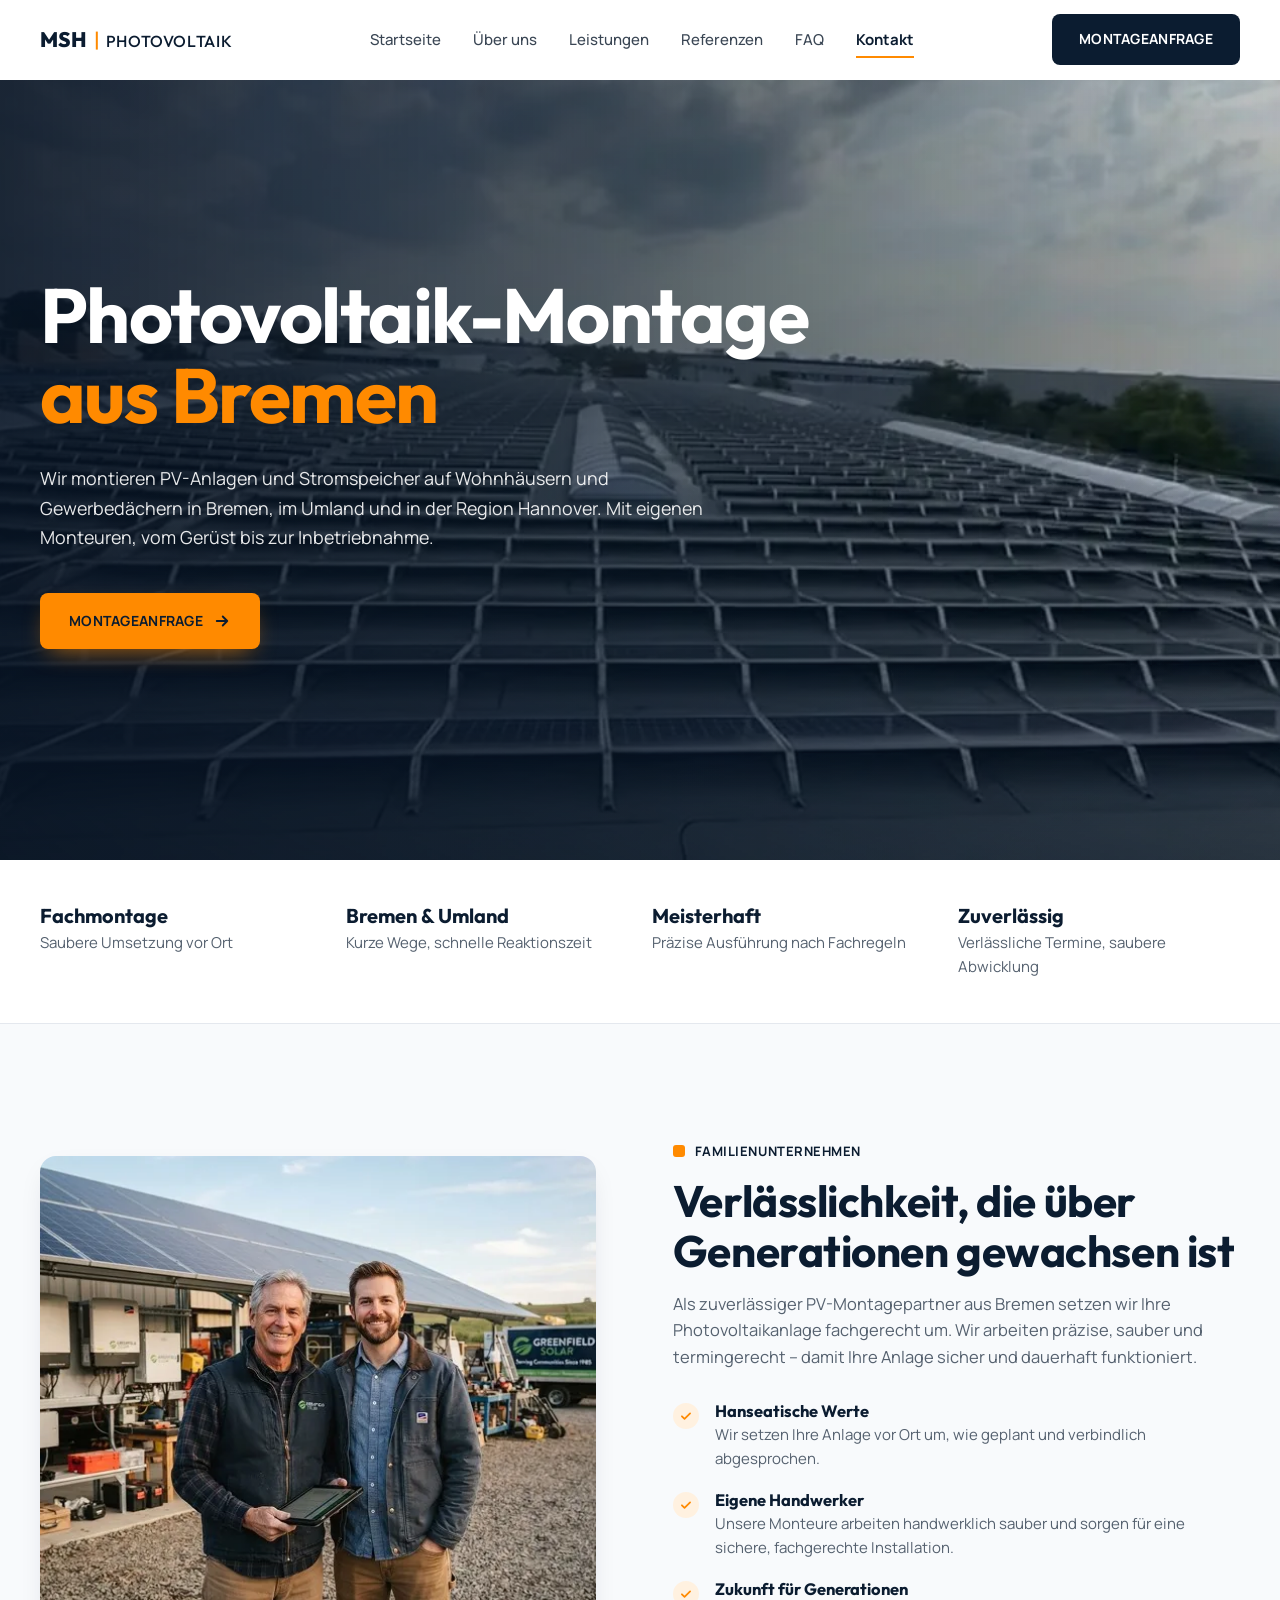
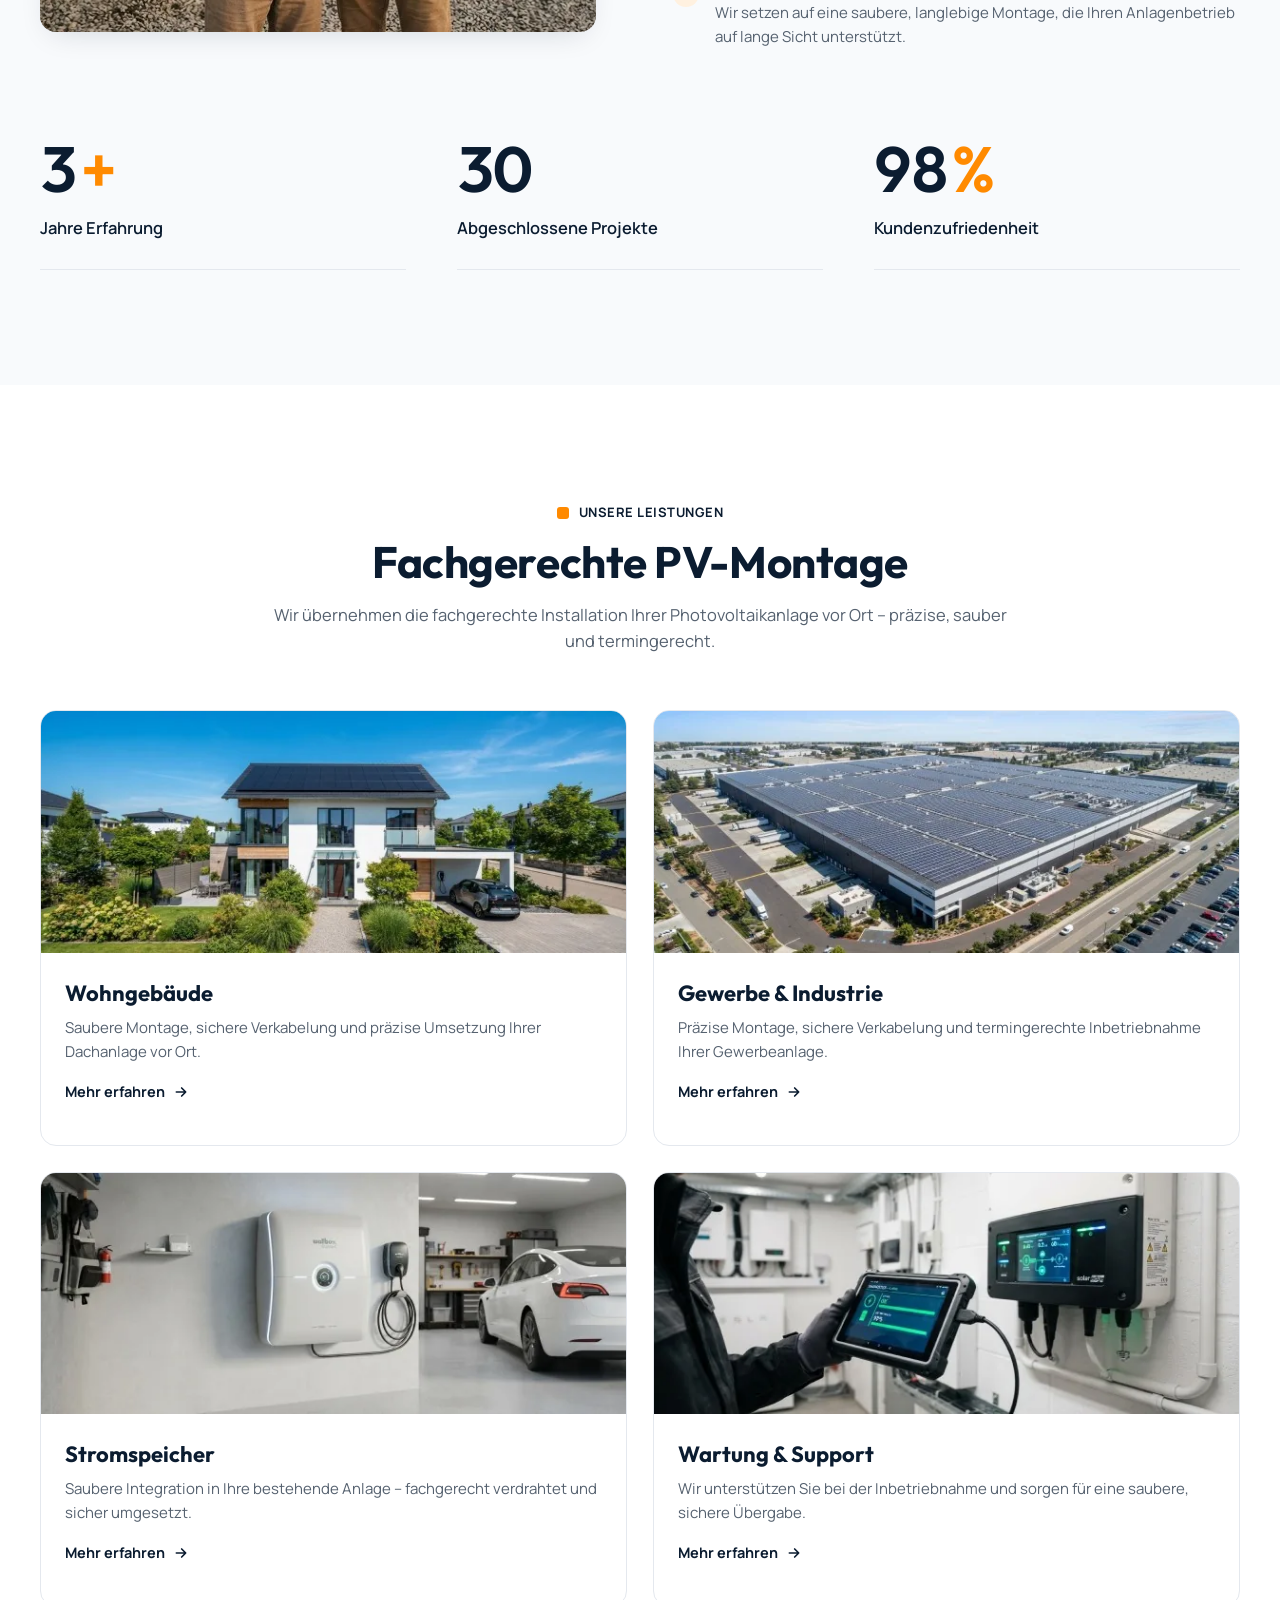
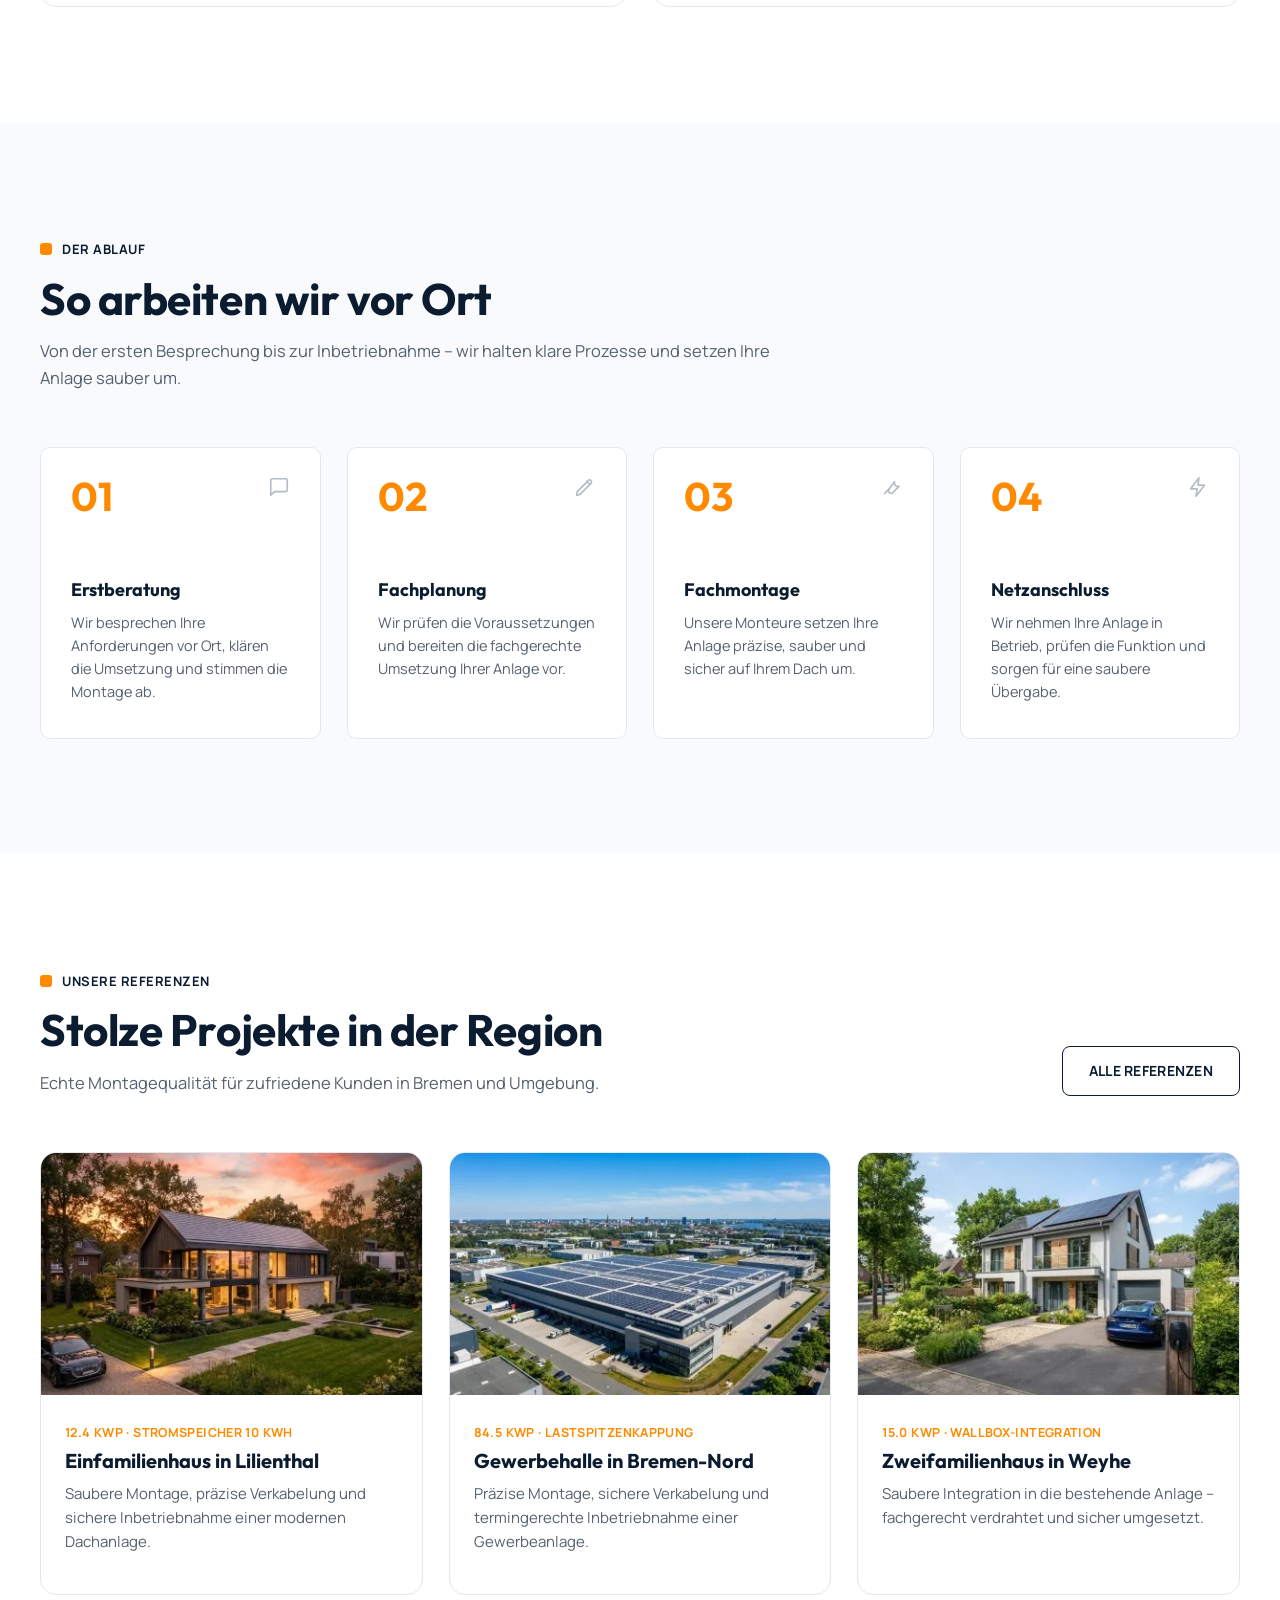
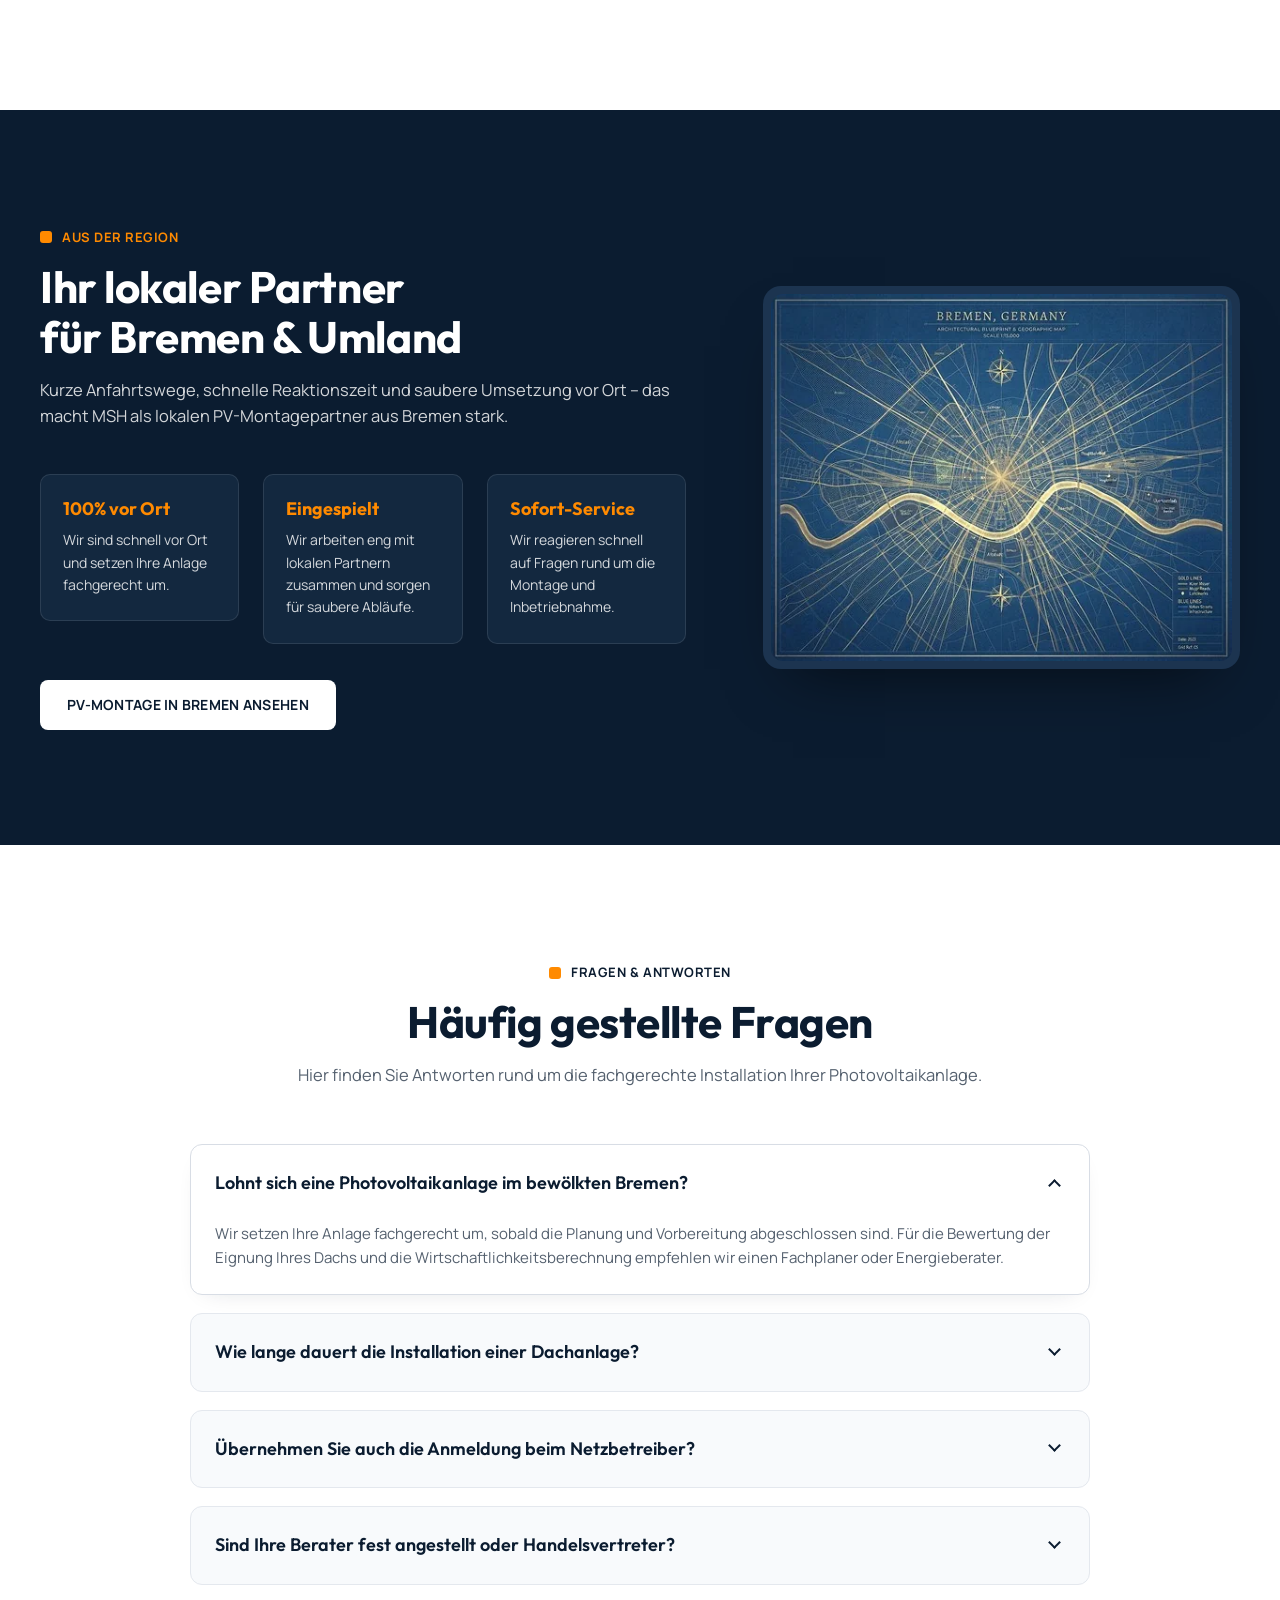
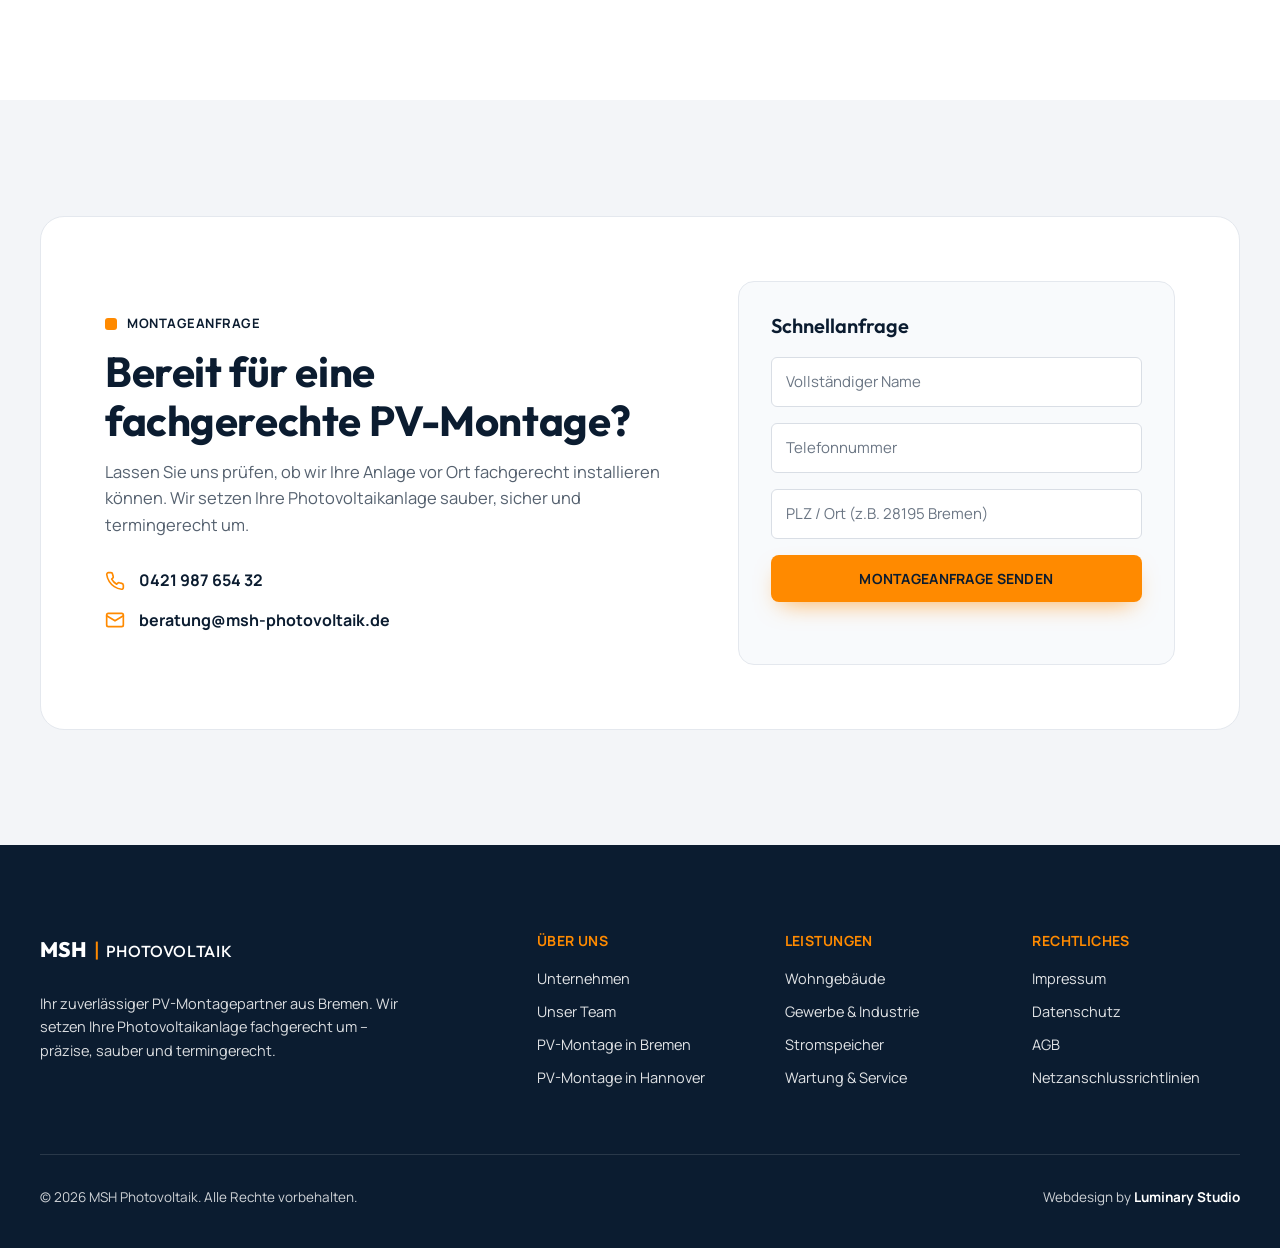
==== commit be5ee651: "Add PV-Montage Hannover page Local page for Hannover and the Region Hannover with its own content: §" ====
--- a/site/index.html
+++ b/site/index.html
@@ -387,7 +387,7 @@
           <a href="#ueber-uns">Unternehmen</a>
           <a href="#ueber-uns">Unser Team</a>
           <a href="/pv-montage-bremen">PV-Montage in Bremen</a>
-          <a href="#kontakt">Karriere</a>
+          <a href="/pv-montage-hannover">PV-Montage in Hannover</a>
         </div>
         <div class="footer__col">
           <h4>Leistungen</h4>
